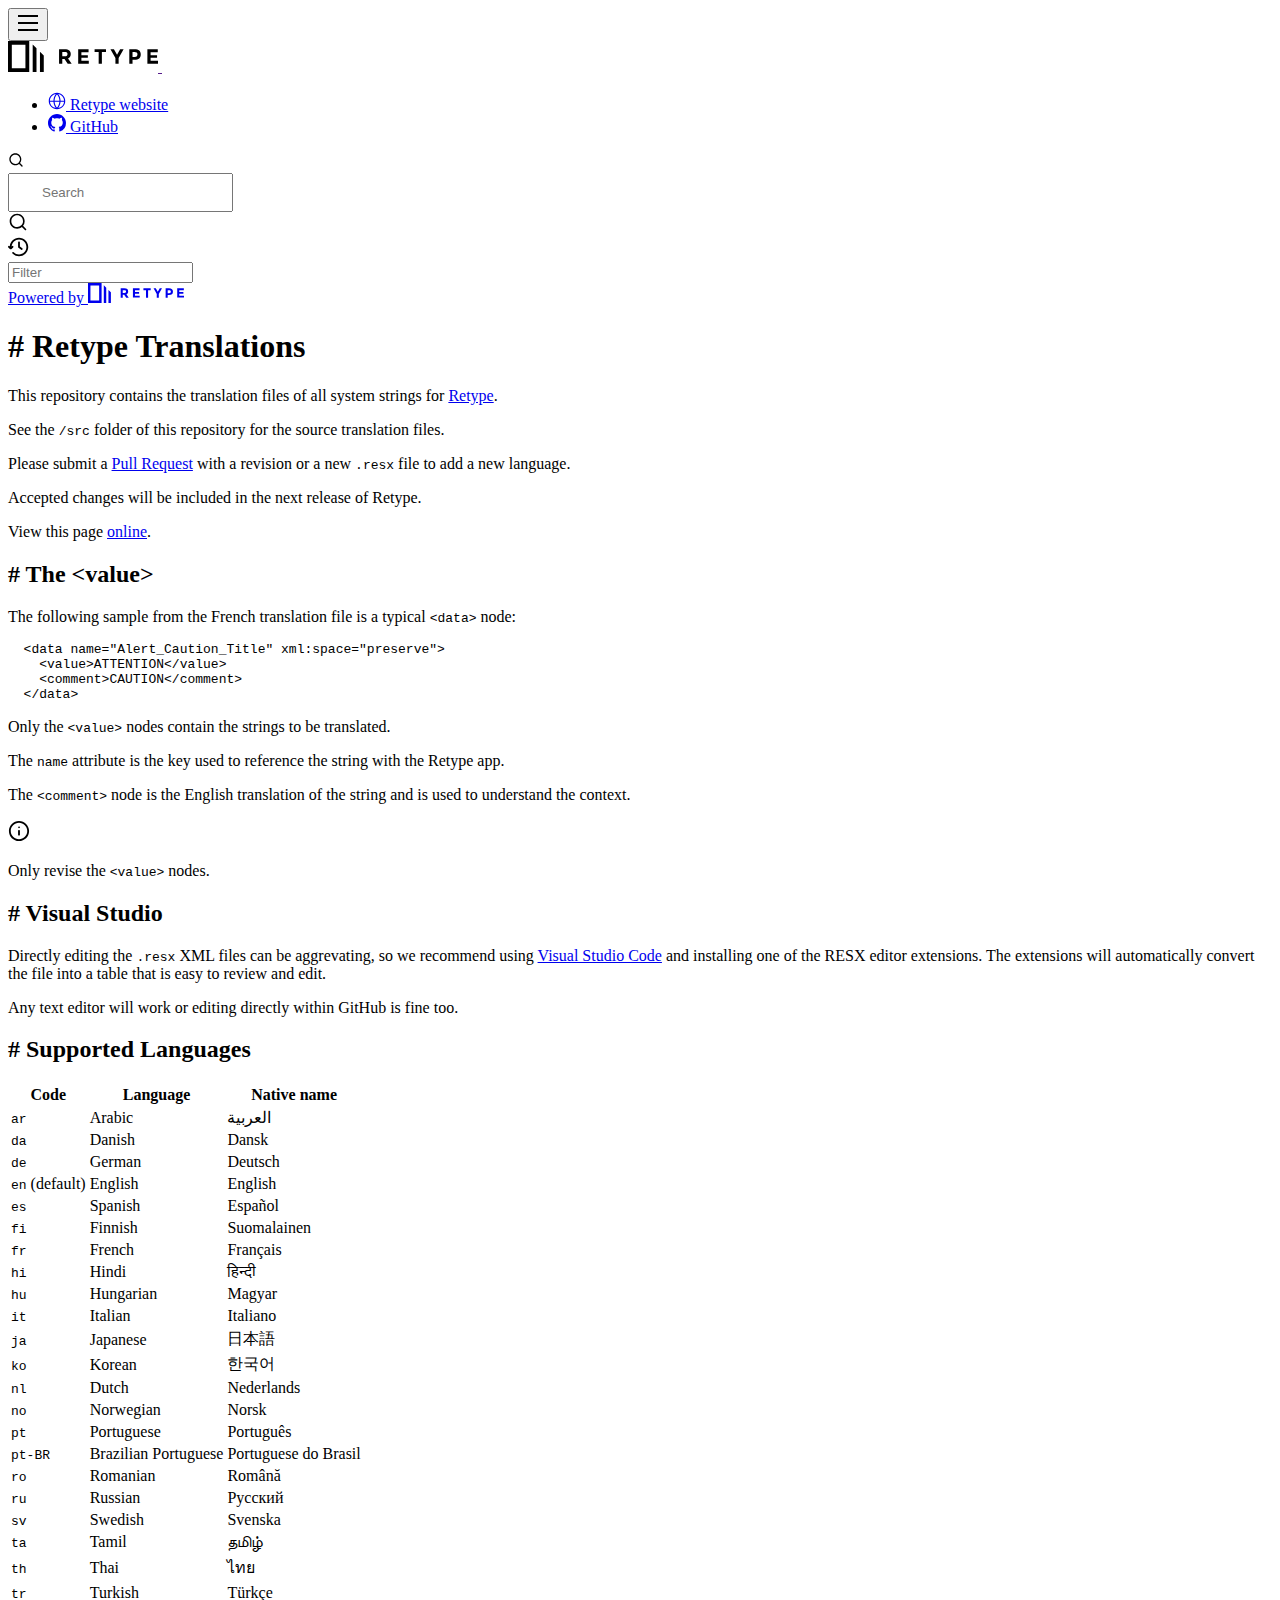
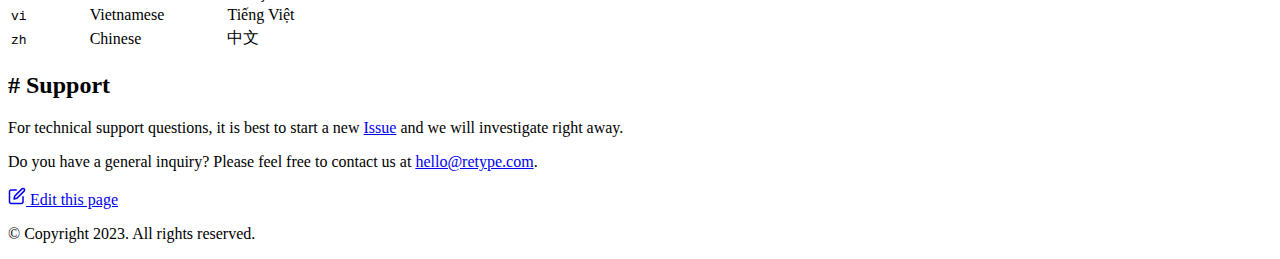
==== index.html @ 0d52ccc1 "Refreshes Retype-generated documentation." ====
<!DOCTYPE html>
<html lang="en" class="h-full">
<head>
    <meta charset="UTF-8">
    <meta name="viewport" content="width=device-width,initial-scale=1">
    <meta name="turbo-cache-control" content="no-cache" data-turbo-track="reload" data-track-token="2.4.0.732157231352">

    <!-- See retype.com -->
    <meta name="generator" content="Retype 2.4.0">

    <!-- Primary Meta Tags -->
    <title>Retype Translations</title>
    <meta name="title" content="Retype Translations">
    <meta name="description" content="This repository contains the translation files of all system strings for Retype." />

    <!-- Canonical -->
    <link rel="canonical" href="/" />

    <!-- Open Graph / Facebook -->
    <meta property="og:type" content="website">
    <meta property="og:url" content="/">
    <meta property="og:title" content="Retype Translations">
    <meta property="og:description" content="This repository contains the translation files of all system strings for Retype.">

    <!-- Twitter -->
    <meta property="twitter:card" content="summary_large_image">
    <meta property="twitter:url" content="/">
    <meta property="twitter:title" content="Retype Translations">
    <meta property="twitter:description" content="This repository contains the translation files of all system strings for Retype.">

    <script>(function () { var el = document.documentElement, m = localStorage.getItem("doc_theme"), wm = window.matchMedia; if (m === "dark" || (!m && wm && wm("(prefers-color-scheme: dark)").matches)) { el.classList.add("dark") } else { el.classList.remove("dark") } })();</script>

    <link href="resources/css/retype.css?v=2.4.0.732157231352" rel="stylesheet" />

    <script type="text/javascript" src="resources/js/config.js?v=2.4.0.732157231352" data-turbo-eval="false" defer></script>
    <script type="text/javascript" src="resources/js/retype.js?v=2.4.0" data-turbo-eval="false" defer></script>
    <script id="lunr-js" type="text/javascript" src="resources/js/lunr.js?v=2.4.0.732157231352" data-turbo-eval="false" defer></script>
    <script id="prism-js" type="text/javascript" src="resources/js/prism.js?v=2.4.0.732157231352" defer></script>
</head>
<body>
    <div id="docs-app" class="relative text-base antialiased text-gray-700 bg-white font-body dark:bg-dark-850 dark:text-dark-300">
        <div class="absolute bottom-0 left-0 bg-gray-100 dark:bg-dark-800" style="top: 5rem; right: 50%"></div>
    
        <header id="docs-site-header" class="sticky top-0 z-30 flex w-full h-16 bg-white border-b border-gray-200 md:h-20 dark:bg-dark-850 dark:border-dark-650">
            <div class="container relative flex items-center justify-between grow pr-6 md:justify-start">
                <!-- Mobile menu button skeleton -->
                <button v-cloak class="skeleton docs-mobile-menu-button flex items-center justify-center shrink-0 overflow-hidden dark:text-white focus:outline-none rounded-full w-10 h-10 ml-3.5 md:hidden"><svg xmlns="http://www.w3.org/2000/svg" class="mb-px shrink-0" width="24" height="24" viewBox="0 0 24 24" role="presentation" style="margin-bottom: 0px;"><g fill="currentColor"><path d="M2 4h20v2H2zM2 11h20v2H2zM2 18h20v2H2z"></path></g></svg></button>
                <div v-cloak id="docs-sidebar-toggle"></div>
        
                <!-- Logo -->
                <div class="flex items-center justify-between h-full py-2 md:w-75">
                    <div class="flex items-center px-2 md:px-6">
                        <a id="docs-site-logo" href="" class="flex items-center leading-snug text-2xl">
                            <span class="grow-0 shrink-0 overflow-hidden">
                                <img class="max-h-10 dark:hidden md:inline-block" src="static/retype-logo.svg">
                                <img class="max-h-10 hidden dark:inline-block" src="static/retype-logo-dark.svg">
                            </span>
                        </a>
                    </div>
        
                    <span class="hidden h-8 border-r md:inline-block dark:border-dark-650"></span>
                </div>
        
                <div class="flex justify-between md:grow">
                    <!-- Top Nav -->
                    <nav class="hidden md:flex">
                        <ul class="flex flex-col mb-4 md:pl-16 md:mb-0 md:flex-row md:items-center">
                            <li class="mr-6">
                                <a class="py-2 md:mb-0 inline-flex items-center text-sm whitespace-nowrap transition-colors duration-200 ease-linear md:text-blue-500 dark:text-blue-400 hover:text-blue-800 dark:hover:text-blue-200" href="https://retype.com">
                                    <svg xmlns="http://www.w3.org/2000/svg" class="mb-px mr-1" width="18" height="18" viewBox="0 0 24 24" role="presentation">
                                        <g fill="currentColor">
                                            <path fill-rule="evenodd" d="M12 1C5.925 1 1 5.925 1 12s4.925 11 11 11 11-4.925 11-11S18.075 1 12 1zM2.513 11.5h4.745c.1-3.037 1.1-5.49 2.093-7.204.39-.672.78-1.233 1.119-1.673C6.11 3.329 2.746 7 2.513 11.5zm4.77 1.5H2.552a9.505 9.505 0 007.918 8.377 15.698 15.698 0 01-1.119-1.673C8.413 18.085 7.47 15.807 7.283 13zm1.504 0h6.426c-.183 2.48-1.02 4.5-1.862 5.951-.476.82-.95 1.455-1.304 1.88L12 20.89l-.047-.057a13.888 13.888 0 01-1.304-1.88C9.807 17.5 8.969 15.478 8.787 13zm6.454-1.5H8.759c.1-2.708.992-4.904 1.89-6.451.476-.82.95-1.455 1.304-1.88L12 3.11l.047.057c.353.426.828 1.06 1.304 1.88.898 1.548 1.79 3.744 1.89 6.452zm1.476 1.5c-.186 2.807-1.13 5.085-2.068 6.704-.39.672-.78 1.233-1.118 1.673A9.505 9.505 0 0021.447 13h-4.731zm4.77-1.5h-4.745c-.1-3.037-1.1-5.49-2.093-7.204-.39-.672-.78-1.233-1.119-1.673 4.36.706 7.724 4.377 7.957 8.877z"/>
                                        </g>
                                    </svg>
                                    <span>Retype website</span>
                                </a>
                            </li>
                            <li class="mr-6">
                                <a class="py-2 md:mb-0 inline-flex items-center text-sm whitespace-nowrap transition-colors duration-200 ease-linear md:text-blue-500 dark:text-blue-400 hover:text-blue-800 dark:hover:text-blue-200" href="https://github.com/retypeapp/retype-translations">
                                    <svg xmlns="http://www.w3.org/2000/svg" class="mb-px mr-1" width="18" height="18" viewBox="0 0 24 24" role="presentation">
                                        <g fill="currentColor">
                                            <symbol id="mark-github-icon-symbol" viewBox="0 0 16 16"><path fill-rule="evenodd" d="M8 0C3.58 0 0 3.58 0 8c0 3.54 2.29 6.53 5.47 7.59.4.07.55-.17.55-.38 0-.19-.01-.82-.01-1.49-2.01.37-2.53-.49-2.69-.94-.09-.23-.48-.94-.82-1.13-.28-.15-.68-.52-.01-.53.63-.01 1.08.58 1.23.82.72 1.21 1.87.87 2.33.66.07-.52.28-.87.51-1.07-1.78-.2-3.64-.89-3.64-3.95 0-.87.31-1.59.82-2.15-.08-.2-.36-1.02.08-2.12 0 0 .67-.21 2.2.82.64-.18 1.32-.27 2-.27.68 0 1.36.09 2 .27 1.53-1.04 2.2-.82 2.2-.82.44 1.1.16 1.92.08 2.12.51.56.82 1.27.82 2.15 0 3.07-1.87 3.75-3.65 3.95.29.25.54.73.54 1.48 0 1.07-.01 1.93-.01 2.2 0 .21.15.46.55.38A8.013 8.013 0 0016 8c0-4.42-3.58-8-8-8z"/></symbol><use xlink:href="#mark-github-icon-symbol" />
                                        </g>
                                    </svg>
                                    <span>GitHub</span>
                                </a>
                            </li>
        
                        </ul>
                    </nav>
        
                    <!-- Header Right Skeleton -->
                    <div v-cloak class="flex justify-end grow skeleton">
        
                        <!-- Search input mock -->
                        <div class="relative hidden w-40 lg:block lg:max-w-sm lg:ml-auto">
                            <div class="absolute flex items-center justify-center h-full pl-3 dark:text-dark-300">
                                <svg xmlns="http://www.w3.org/2000/svg" class="icon-base" width="16" height="16" viewBox="0 0 24 24" aria-labelledby="icon" role="presentation"  style="margin-bottom: 1px;"><g fill="currentColor" ><path d="M21.71 20.29l-3.68-3.68A8.963 8.963 0 0020 11c0-4.96-4.04-9-9-9s-9 4.04-9 9 4.04 9 9 9c2.12 0 4.07-.74 5.61-1.97l3.68 3.68c.2.19.45.29.71.29s.51-.1.71-.29c.39-.39.39-1.03 0-1.42zM4 11c0-3.86 3.14-7 7-7s7 3.14 7 7c0 1.92-.78 3.66-2.04 4.93-.01.01-.02.01-.02.01-.01.01-.01.01-.01.02A6.98 6.98 0 0111 18c-3.86 0-7-3.14-7-7z" ></path></g></svg>
                            </div>
        
                            <input class="w-full h-10 transition-colors duration-200 ease-in bg-gray-200 border border-transparent rounded md:text-sm hover:bg-white hover:border-gray-300 focus:outline-none focus:bg-white focus:border-gray-500 dark:bg-dark-600 dark:border-dark-600 placeholder-gray-400 dark:placeholder-dark-400"
                            style="padding: 0.625rem 0.75rem 0.625rem 2rem" type="text" placeholder="Search" />
                        </div>
        
                        <!-- Mobile search button mock -->
                        <div class="flex items-center justify-center w-10 h-10 lg:hidden">
                            <svg xmlns="http://www.w3.org/2000/svg" class="shrink-0 icon-base" width="20" height="20" viewBox="0 0 24 24" aria-labelledby="icon" role="presentation"  style="margin-bottom: 0px;"><g fill="currentColor" ><path d="M21.71 20.29l-3.68-3.68A8.963 8.963 0 0020 11c0-4.96-4.04-9-9-9s-9 4.04-9 9 4.04 9 9 9c2.12 0 4.07-.74 5.61-1.97l3.68 3.68c.2.19.45.29.71.29s.51-.1.71-.29c.39-.39.39-1.03 0-1.42zM4 11c0-3.86 3.14-7 7-7s7 3.14 7 7c0 1.92-.78 3.66-2.04 4.93-.01.01-.02.01-.02.01-.01.01-.01.01-.01.02A6.98 6.98 0 0111 18c-3.86 0-7-3.14-7-7z" ></path></g></svg>
                        </div>
        
                        <!-- Dark mode switch placehokder -->
                        <div class="w-10 h-10 lg:ml-2"></div>
        
                        <!-- History button mock -->
                        <div class="flex items-center justify-center w-10 h-10" style="margin-right: -0.625rem;">
                            <svg xmlns="http://www.w3.org/2000/svg" class="shrink-0 icon-base" width="22" height="22" viewBox="0 0 24 24" aria-labelledby="icon" role="presentation"  style="margin-bottom: 0px;"><g fill="currentColor" ><g ><path d="M12.01 6.01c-.55 0-1 .45-1 1V12a1 1 0 00.4.8l3 2.22a.985.985 0 001.39-.2.996.996 0 00-.21-1.4l-2.6-1.92V7.01c.02-.55-.43-1-.98-1z"></path><path d="M12.01 1.91c-5.33 0-9.69 4.16-10.05 9.4l-.29-.26a.997.997 0 10-1.34 1.48l1.97 1.79c.19.17.43.26.67.26s.48-.09.67-.26l1.97-1.79a.997.997 0 10-1.34-1.48l-.31.28c.34-4.14 3.82-7.41 8.05-7.41 4.46 0 8.08 3.63 8.08 8.09s-3.63 8.08-8.08 8.08c-2.18 0-4.22-.85-5.75-2.4a.996.996 0 10-1.42 1.4 10.02 10.02 0 007.17 2.99c5.56 0 10.08-4.52 10.08-10.08.01-5.56-4.52-10.09-10.08-10.09z"></path></g></g></svg>
                        </div>
                    </div>
        
                    <div v-cloak class="flex justify-end grow">
                        <div id="docs-mobile-search-button"></div>
                        <doc-search-desktop></doc-search-desktop>
        
                        <doc-theme-switch class="lg:ml-2"></doc-theme-switch>
                        <doc-history></doc-history>
                    </div>
                </div>
            </div>
        </header>
    
        <div class="container relative flex bg-white">
            <!-- Sidebar Skeleton -->
            <div v-cloak class="fixed flex flex-col shrink-0 duration-300 ease-in-out bg-gray-100 border-gray-200 sidebar top-20 w-75 border-r h-screen md:sticky transition-transform skeleton dark:bg-dark-800 dark:border-dark-650">
            
                <!-- Render this div, if config.showSidebarFilter is `true` -->
                <div class="flex items-center h-16 px-6">
                    <input class="w-full h-8 px-3 py-2 transition-colors duration-200 ease-linear bg-white border border-gray-200 rounded shadow-none text-sm focus:outline-none focus:border-gray-600 dark:bg-dark-600 dark:border-dark-600" type="text" placeholder="Filter" />
                </div>
            
                <div class="pl-6 mb-4 mt-1">
                    <div class="w-32 h-3 mb-4 bg-gray-200 rounded-full loading dark:bg-dark-600"></div>
                    <div class="w-48 h-3 mb-4 bg-gray-200 rounded-full loading dark:bg-dark-600"></div>
                    <div class="w-40 h-3 mb-4 bg-gray-200 rounded-full loading dark:bg-dark-600"></div>
                    <div class="w-32 h-3 mb-4 bg-gray-200 rounded-full loading dark:bg-dark-600"></div>
                    <div class="w-48 h-3 mb-4 bg-gray-200 rounded-full loading dark:bg-dark-600"></div>
                    <div class="w-40 h-3 mb-4 bg-gray-200 rounded-full loading dark:bg-dark-600"></div>
                </div>
            
                <div class="shrink-0 mt-auto bg-transparent dark:border-dark-650">
                    <a class="flex items-center justify-center flex-nowrap h-16 text-gray-400 dark:text-dark-400 hover:text-gray-700 dark:hover:text-dark-300 transition-colors duration-150 ease-in docs-powered-by" target="_blank" href="https://retype.com/" rel="noopener">
                        <span class="text-xs whitespace-nowrap">Powered by</span>
                        <svg xmlns="http://www.w3.org/2000/svg" class="ml-2" fill="currentColor" width="96" height="20" overflow="visible"><path d="M0 0v20h13.59V0H0zm11.15 17.54H2.44V2.46h8.71v15.08zM15.8 20h2.44V4.67L15.8 2.22zM20.45 6.89V20h2.44V9.34z"/><g><path d="M40.16 8.44c0 1.49-.59 2.45-1.75 2.88l2.34 3.32h-2.53l-2.04-2.96h-1.43v2.96h-2.06V5.36h3.5c1.43 0 2.46.24 3.07.73s.9 1.27.9 2.35zm-2.48 1.1c.26-.23.38-.59.38-1.09 0-.5-.13-.84-.4-1.03s-.73-.28-1.39-.28h-1.54v2.75h1.5c.72 0 1.2-.12 1.45-.35zM51.56 5.36V7.2h-4.59v1.91h4.13v1.76h-4.13v1.92h4.74v1.83h-6.79V5.36h6.64zM60.09 7.15v7.48h-2.06V7.15h-2.61V5.36h7.28v1.79h-2.61zM70.81 14.64h-2.06v-3.66l-3.19-5.61h2.23l1.99 3.45 1.99-3.45H74l-3.19 5.61v3.66zM83.99 6.19c.65.55.97 1.4.97 2.55s-.33 1.98-1 2.51-1.68.8-3.04.8h-1.23v2.59h-2.06V5.36h3.26c1.42 0 2.45.28 3.1.83zm-1.51 3.65c.25-.28.37-.69.37-1.22s-.16-.92-.48-1.14c-.32-.23-.82-.34-1.5-.34H79.7v3.12h1.38c.68 0 1.15-.14 1.4-.42zM95.85 5.36V7.2h-4.59v1.91h4.13v1.76h-4.13v1.92H96v1.83h-6.79V5.36h6.64z"/></g></svg>
                    </a>
                </div>
            </div>
            
            <!-- Sidebar component -->
            <doc-sidebar v-cloak>
                <template #sidebar-footer>
                    <div class="shrink-0 mt-auto border-t md:bg-transparent md:border-none dark:border-dark-650">
            
                        <div class="py-3 px-6 md:hidden border-b dark:border-dark-650">
                            <nav>
                                <ul class="flex flex-wrap justify-center items-center">
                                    <li class="mr-6">
                                        <a class="block py-1 inline-flex items-center text-sm whitespace-nowrap transition-colors duration-200 ease-linear md:text-blue-500 dark:text-blue-400 hover:text-blue-800 dark:hover:text-blue-200" href="https://retype.com">
                                            <svg xmlns="http://www.w3.org/2000/svg" class="mb-px mr-1" width="18" height="18" viewBox="0 0 24 24" role="presentation">
                                                <g fill="currentColor">
                                                    <path fill-rule="evenodd" d="M12 1C5.925 1 1 5.925 1 12s4.925 11 11 11 11-4.925 11-11S18.075 1 12 1zM2.513 11.5h4.745c.1-3.037 1.1-5.49 2.093-7.204.39-.672.78-1.233 1.119-1.673C6.11 3.329 2.746 7 2.513 11.5zm4.77 1.5H2.552a9.505 9.505 0 007.918 8.377 15.698 15.698 0 01-1.119-1.673C8.413 18.085 7.47 15.807 7.283 13zm1.504 0h6.426c-.183 2.48-1.02 4.5-1.862 5.951-.476.82-.95 1.455-1.304 1.88L12 20.89l-.047-.057a13.888 13.888 0 01-1.304-1.88C9.807 17.5 8.969 15.478 8.787 13zm6.454-1.5H8.759c.1-2.708.992-4.904 1.89-6.451.476-.82.95-1.455 1.304-1.88L12 3.11l.047.057c.353.426.828 1.06 1.304 1.88.898 1.548 1.79 3.744 1.89 6.452zm1.476 1.5c-.186 2.807-1.13 5.085-2.068 6.704-.39.672-.78 1.233-1.118 1.673A9.505 9.505 0 0021.447 13h-4.731zm4.77-1.5h-4.745c-.1-3.037-1.1-5.49-2.093-7.204-.39-.672-.78-1.233-1.119-1.673 4.36.706 7.724 4.377 7.957 8.877z"/>
                                                </g>
                                            </svg>
                                            <span>Retype website</span>
                                        </a>
                                    </li>
                                    <li class="mr-6">
                                        <a class="block py-1 inline-flex items-center text-sm whitespace-nowrap transition-colors duration-200 ease-linear md:text-blue-500 dark:text-blue-400 hover:text-blue-800 dark:hover:text-blue-200" href="https://github.com/retypeapp/retype-translations">
                                            <svg xmlns="http://www.w3.org/2000/svg" class="mb-px mr-1" width="18" height="18" viewBox="0 0 24 24" role="presentation">
                                                <g fill="currentColor">
                                                    <symbol id="mark-github-icon-symbol" viewBox="0 0 16 16"><path fill-rule="evenodd" d="M8 0C3.58 0 0 3.58 0 8c0 3.54 2.29 6.53 5.47 7.59.4.07.55-.17.55-.38 0-.19-.01-.82-.01-1.49-2.01.37-2.53-.49-2.69-.94-.09-.23-.48-.94-.82-1.13-.28-.15-.68-.52-.01-.53.63-.01 1.08.58 1.23.82.72 1.21 1.87.87 2.33.66.07-.52.28-.87.51-1.07-1.78-.2-3.64-.89-3.64-3.95 0-.87.31-1.59.82-2.15-.08-.2-.36-1.02.08-2.12 0 0 .67-.21 2.2.82.64-.18 1.32-.27 2-.27.68 0 1.36.09 2 .27 1.53-1.04 2.2-.82 2.2-.82.44 1.1.16 1.92.08 2.12.51.56.82 1.27.82 2.15 0 3.07-1.87 3.75-3.65 3.95.29.25.54.73.54 1.48 0 1.07-.01 1.93-.01 2.2 0 .21.15.46.55.38A8.013 8.013 0 0016 8c0-4.42-3.58-8-8-8z"/></symbol><use xlink:href="#mark-github-icon-symbol" />
                                                </g>
                                            </svg>
                                            <span>GitHub</span>
                                        </a>
                                    </li>
            
                                </ul>
                            </nav>
                        </div>
            
                        <a class="flex items-center justify-center flex-nowrap h-16 text-gray-400 dark:text-dark-400 hover:text-gray-700 dark:hover:text-dark-300 transition-colors duration-150 ease-in docs-powered-by" target="_blank" href="https://retype.com/" rel="noopener">
                            <span class="text-xs whitespace-nowrap">Powered by</span>
                            <svg xmlns="http://www.w3.org/2000/svg" class="ml-2" fill="currentColor" width="96" height="20" overflow="visible"><path d="M0 0v20h13.59V0H0zm11.15 17.54H2.44V2.46h8.71v15.08zM15.8 20h2.44V4.67L15.8 2.22zM20.45 6.89V20h2.44V9.34z"/><g><path d="M40.16 8.44c0 1.49-.59 2.45-1.75 2.88l2.34 3.32h-2.53l-2.04-2.96h-1.43v2.96h-2.06V5.36h3.5c1.43 0 2.46.24 3.07.73s.9 1.27.9 2.35zm-2.48 1.1c.26-.23.38-.59.38-1.09 0-.5-.13-.84-.4-1.03s-.73-.28-1.39-.28h-1.54v2.75h1.5c.72 0 1.2-.12 1.45-.35zM51.56 5.36V7.2h-4.59v1.91h4.13v1.76h-4.13v1.92h4.74v1.83h-6.79V5.36h6.64zM60.09 7.15v7.48h-2.06V7.15h-2.61V5.36h7.28v1.79h-2.61zM70.81 14.64h-2.06v-3.66l-3.19-5.61h2.23l1.99 3.45 1.99-3.45H74l-3.19 5.61v3.66zM83.99 6.19c.65.55.97 1.4.97 2.55s-.33 1.98-1 2.51-1.68.8-3.04.8h-1.23v2.59h-2.06V5.36h3.26c1.42 0 2.45.28 3.1.83zm-1.51 3.65c.25-.28.37-.69.37-1.22s-.16-.92-.48-1.14c-.32-.23-.82-.34-1.5-.34H79.7v3.12h1.38c.68 0 1.15-.14 1.4-.42zM95.85 5.36V7.2h-4.59v1.91h4.13v1.76h-4.13v1.92H96v1.83h-6.79V5.36h6.64z"/></g></svg>
                        </a>
                    </div>
                </template>
            </doc-sidebar>
    
            <div class="grow min-w-0 dark:bg-dark-850">
                <!-- Render "toolbar" template here on api pages --><!-- Render page content -->
                <div class="flex">
                    <div class="grow min-w-0 px-6 md:px-16">
                        <main class="relative pt-6 pb-16">
                            <div class="docs-markdown" id="docs-content">
                                <!-- Rendered if sidebar right is enabled -->
                                <div id="docs-sidebar-right-toggle"></div>
                
                                <!-- Page content  -->
<doc-anchor-target id="retype-translations" class="break-words">
    <h1>
        <doc-anchor-trigger class="header-anchor-trigger" to="#retype-translations">#</doc-anchor-trigger>
        <span>Retype Translations</span>
    </h1>
</doc-anchor-target>
<p>This repository contains the translation files of all system strings for <a href="http://retype.com">Retype</a>.</p>
<p>See the <code v-pre>/src</code> folder of this repository for the source translation files.</p>
<p>Please submit a <a href="https://github.com/retypeapp/translations/pulls">Pull Request</a> with a revision or a new <code v-pre>.resx</code> file to add a new language.</p>
<p>Accepted changes will be included in the next release of Retype.</p>
<p>View this page <a href="https://retypeapp.github.io/retype-translations/">online</a>.</p>
<doc-anchor-target id="the-value">
    <h2>
        <doc-anchor-trigger class="header-anchor-trigger" to="#the-value">#</doc-anchor-trigger>
        <span>The &lt;value&gt;</span>
    </h2>
</doc-anchor-target>
<p>The following sample from the French translation file is a typical <code v-pre>&lt;data&gt;</code> node:</p>
<div class="codeblock-wrapper"><doc-codeblock>
<pre class="language-markup"><code v-pre class="language-markup">  &lt;data name=&quot;Alert_Caution_Title&quot; xml:space=&quot;preserve&quot;&gt;
    &lt;value&gt;ATTENTION&lt;/value&gt;
    &lt;comment&gt;CAUTION&lt;/comment&gt;
  &lt;/data&gt;</code></pre>
</doc-codeblock></div>
<p>Only the <code v-pre>&lt;value&gt;</code> nodes contain the strings to be translated.</p>
<p>The <code v-pre>name</code> attribute is the key used to reference the string with the Retype app.</p>
<p>The <code v-pre>&lt;comment&gt;</code> node is the English translation of the string and is used to understand the context.</p>
<div class="flex mb-6">
    <div class="shrink-0 w-1 rounded-tl rounded-bl bg-blue-500 dark:bg-blue-400"></div>
    <div class="flex w-full py-4 border border-l-0 border-gray-300 rounded-tr rounded-br doc-alert bg-white dark:bg-dark-700 dark:border-dark-700" role="alert">
        <div class="flex items-center ml-4 h-7">
            <svg xmlns="http://www.w3.org/2000/svg" class="mb-px text-blue-500 dark:text-blue-400" width="22" height="22" viewBox="0 0 24 24" role="presentation">
                <g fill="currentColor"><g>
                    <path d="M12 1C5.93 1 1 5.93 1 12s4.93 11 11 11 11-4.93 11-11S18.07 1 12 1zm0 20c-4.96 0-9-4.04-9-9s4.04-9 9-9 9 4.04 9 9-4.04 9-9 9z"></path>
                    <path d="M12 11c-.55 0-1 .45-1 1v4c0 .55.45 1 1 1s1-.45 1-1v-4c0-.55-.45-1-1-1zM12.01 7c-.56 0-1 .45-1 1s.45 1 1 1 1-.45 1-1-.45-1-1-1z"></path>
                    <path fill="none" d="M0 0h24v24H0z"></path>
                </g></g>
            </svg>
        </div>
        <div class="pr-5 ml-3 w-full">
<p>Only revise the <code v-pre>&lt;value&gt;</code> nodes.</p>
        </div>
    </div>
</div>
<doc-anchor-target id="visual-studio">
    <h2>
        <doc-anchor-trigger class="header-anchor-trigger" to="#visual-studio">#</doc-anchor-trigger>
        <span>Visual Studio</span>
    </h2>
</doc-anchor-target>
<p>Directly editing the <code v-pre>.resx</code> XML files can be aggrevating, so we recommend using <a href="https://code.visualstudio.com/">Visual Studio Code</a> and installing one of the RESX editor extensions. The extensions will automatically convert the file into a table that is easy to review and edit.</p>
<p>Any text editor will work or editing directly within GitHub is fine too.</p>
<doc-anchor-target id="supported-languages">
    <h2>
        <doc-anchor-trigger class="header-anchor-trigger" to="#supported-languages">#</doc-anchor-trigger>
        <span>Supported Languages</span>
    </h2>
</doc-anchor-target>
<div class="table-wrapper scrollbar overflow-hidden">
<table class="compact">
<thead>
<tr>
<th>Code</th>
<th>Language</th>
<th>Native name</th>
</tr>
</thead>
<tbody>
<tr>
<td><code v-pre>ar</code></td>
<td>Arabic</td>
<td>العربية</td>
</tr>
<tr>
<td><code v-pre>da</code></td>
<td>Danish</td>
<td>Dansk</td>
</tr>
<tr>
<td><code v-pre>de</code></td>
<td>German</td>
<td>Deutsch</td>
</tr>
<tr>
<td><code v-pre>en</code> (default)</td>
<td>English</td>
<td>English</td>
</tr>
<tr>
<td><code v-pre>es</code></td>
<td>Spanish</td>
<td>Español</td>
</tr>
<tr>
<td><code v-pre>fi</code></td>
<td>Finnish</td>
<td>Suomalainen</td>
</tr>
<tr>
<td><code v-pre>fr</code></td>
<td>French</td>
<td>Français</td>
</tr>
<tr>
<td><code v-pre>hi</code></td>
<td>Hindi</td>
<td>हिन्दी</td>
</tr>
<tr>
<td><code v-pre>hu</code></td>
<td>Hungarian</td>
<td>Magyar</td>
</tr>
<tr>
<td><code v-pre>it</code></td>
<td>Italian</td>
<td>Italiano</td>
</tr>
<tr>
<td><code v-pre>ja</code></td>
<td>Japanese</td>
<td>日本語</td>
</tr>
<tr>
<td><code v-pre>ko</code></td>
<td>Korean</td>
<td>한국어</td>
</tr>
<tr>
<td><code v-pre>nl</code></td>
<td>Dutch</td>
<td>Nederlands</td>
</tr>
<tr>
<td><code v-pre>no</code></td>
<td>Norwegian</td>
<td>Norsk</td>
</tr>
<tr>
<td><code v-pre>pt</code></td>
<td>Portuguese</td>
<td>Português</td>
</tr>
<tr>
<td><code v-pre>pt-BR</code></td>
<td>Brazilian Portuguese</td>
<td>Portuguese do Brasil</td>
</tr>
<tr>
<td><code v-pre>ro</code></td>
<td>Romanian</td>
<td>Română</td>
</tr>
<tr>
<td><code v-pre>ru</code></td>
<td>Russian</td>
<td>Русский</td>
</tr>
<tr>
<td><code v-pre>sv</code></td>
<td>Swedish</td>
<td>Svenska</td>
</tr>
<tr>
<td><code v-pre>ta</code></td>
<td>Tamil</td>
<td>தமிழ்</td>
</tr>
<tr>
<td><code v-pre>th</code></td>
<td>Thai</td>
<td>ไทย</td>
</tr>
<tr>
<td><code v-pre>tr</code></td>
<td>Turkish</td>
<td>Türkçe</td>
</tr>
<tr>
<td><code v-pre>vi</code></td>
<td>Vietnamese</td>
<td>Tiếng Việt</td>
</tr>
<tr>
<td><code v-pre>zh</code></td>
<td>Chinese</td>
<td>中文</td>
</tr>
</tbody>
</table>
</div>
<doc-anchor-target id="support">
    <h2>
        <doc-anchor-trigger class="header-anchor-trigger" to="#support">#</doc-anchor-trigger>
        <span>Support</span>
    </h2>
</doc-anchor-target>
<p>For technical support questions, it is best to start a new <a href="https://github.com/retypeapp/retype/issues">Issue</a> and we will investigate right away.</p>
<p>Do you have a general inquiry? Please feel free to contact us at <a href="mailto:hello@retype.com">hello@retype.com</a>.</p>

                                
                                <!-- Required only on API pages -->
                                <doc-toolbar-member-filter-no-results />
                            </div>
                            <footer class="clear-both">
                                <div class="flex flex-wrap items-center justify-between mt-14">
                                    <a class="my-2.5 inline-flex items-center text-sm whitespace-nowrap text-blue-500 dark:text-blue-400 hover:text-blue-700 hover:underline" href="https://github.com/retypeapp/retype-translations/blob/main/README.md" target="_blank" rel="noopener">
                                        <svg class="mr-1.5" xmlns="http://www.w3.org/2000/svg" width="18" height="18" viewBox="0 0 24 24" fill="currentColor" overflow="visible"><path d="M20 12c-.55 0-1 .45-1 1v7c0 .55-.45 1-1 1H4c-.55 0-1-.45-1-1V6c0-.55.45-1 1-1h7c.55 0 1-.45 1-1s-.45-1-1-1H4C2.35 3 1 4.35 1 6v14c0 1.65 1.35 3 3 3h14c1.65 0 3-1.35 3-3v-7c0-.55-.45-1-1-1z" /><path d="M22.21 1.79c-1.18-1.18-3.24-1.18-4.41 0l-9.5 9.5c-.13.13-.22.29-.26.46l-1 4c-.08.34.01.7.26.95.18.2.44.3.7.3.08 0 .16-.01.24-.03l4-1c.18-.04.34-.13.46-.26l9.5-9.5c1.22-1.22 1.22-3.2.01-4.42zm-1.42 3l-9.3 9.3-2.11.53.53-2.11 9.3-9.3c.42-.42 1.16-.42 1.59 0 .43.43.43 1.15-.01 1.58z" /><path fill="none" d="M0 0h24v24H0z" /></svg>
                                        <span>Edit this page</span>
                                    </a>
                                </div>
                            
                            </footer>
                        </main>
                
                        <div class="border-t dark:border-dark-650 pt-6 mb-8">
                            <footer class="flex flex-wrap items-center justify-between">
                                <div>
                                    <ul class="flex flex-wrap items-center text-sm">
                                    </ul>
                                </div>
                                <div class="docs-copyright py-2 text-gray-500 dark:text-dark-350 text-sm leading-relaxed"><p>© Copyright 2023. All rights reserved.</p></div>
                            </footer>
                        </div>
                    </div>
                
                    <!-- Rendered if sidebar right is enabled -->
                    <!-- Sidebar right skeleton-->
                    <div v-cloak class="fixed top-0 bottom-0 right-0 translate-x-full bg-white border-gray-200 lg:sticky lg:border-l lg:shrink-0 lg:pt-6 lg:transform-none sm:w-1/2 lg:w-64 lg:z-0 md:w-104 sidebar-right skeleton dark:bg-dark-850 dark:border-dark-650">
                        <div class="pl-5">
                            <div class="w-32 h-3 mb-4 bg-gray-200 dark:bg-dark-600 rounded-full loading"></div>
                            <div class="w-48 h-3 mb-4 bg-gray-200 dark:bg-dark-600 rounded-full loading"></div>
                            <div class="w-40 h-3 mb-4 bg-gray-200 dark:bg-dark-600 rounded-full loading"></div>
                        </div>
                    </div>
                
                    <!-- User should be able to hide sidebar right -->
                    <doc-sidebar-right v-cloak></doc-sidebar-right>
                </div>

            </div>
        </div>
    
        <doc-search-mobile></doc-search-mobile>
        <doc-back-to-top></doc-back-to-top>
    </div>


    <div id="docs-overlay-target"></div>

    <script>window.__DOCS__ = { "title": "Home", isRoot: true, level: 0, icon: "file", hasPrism: true, hasMermaid: false, hasMath: false }</script>
</body>
</html>
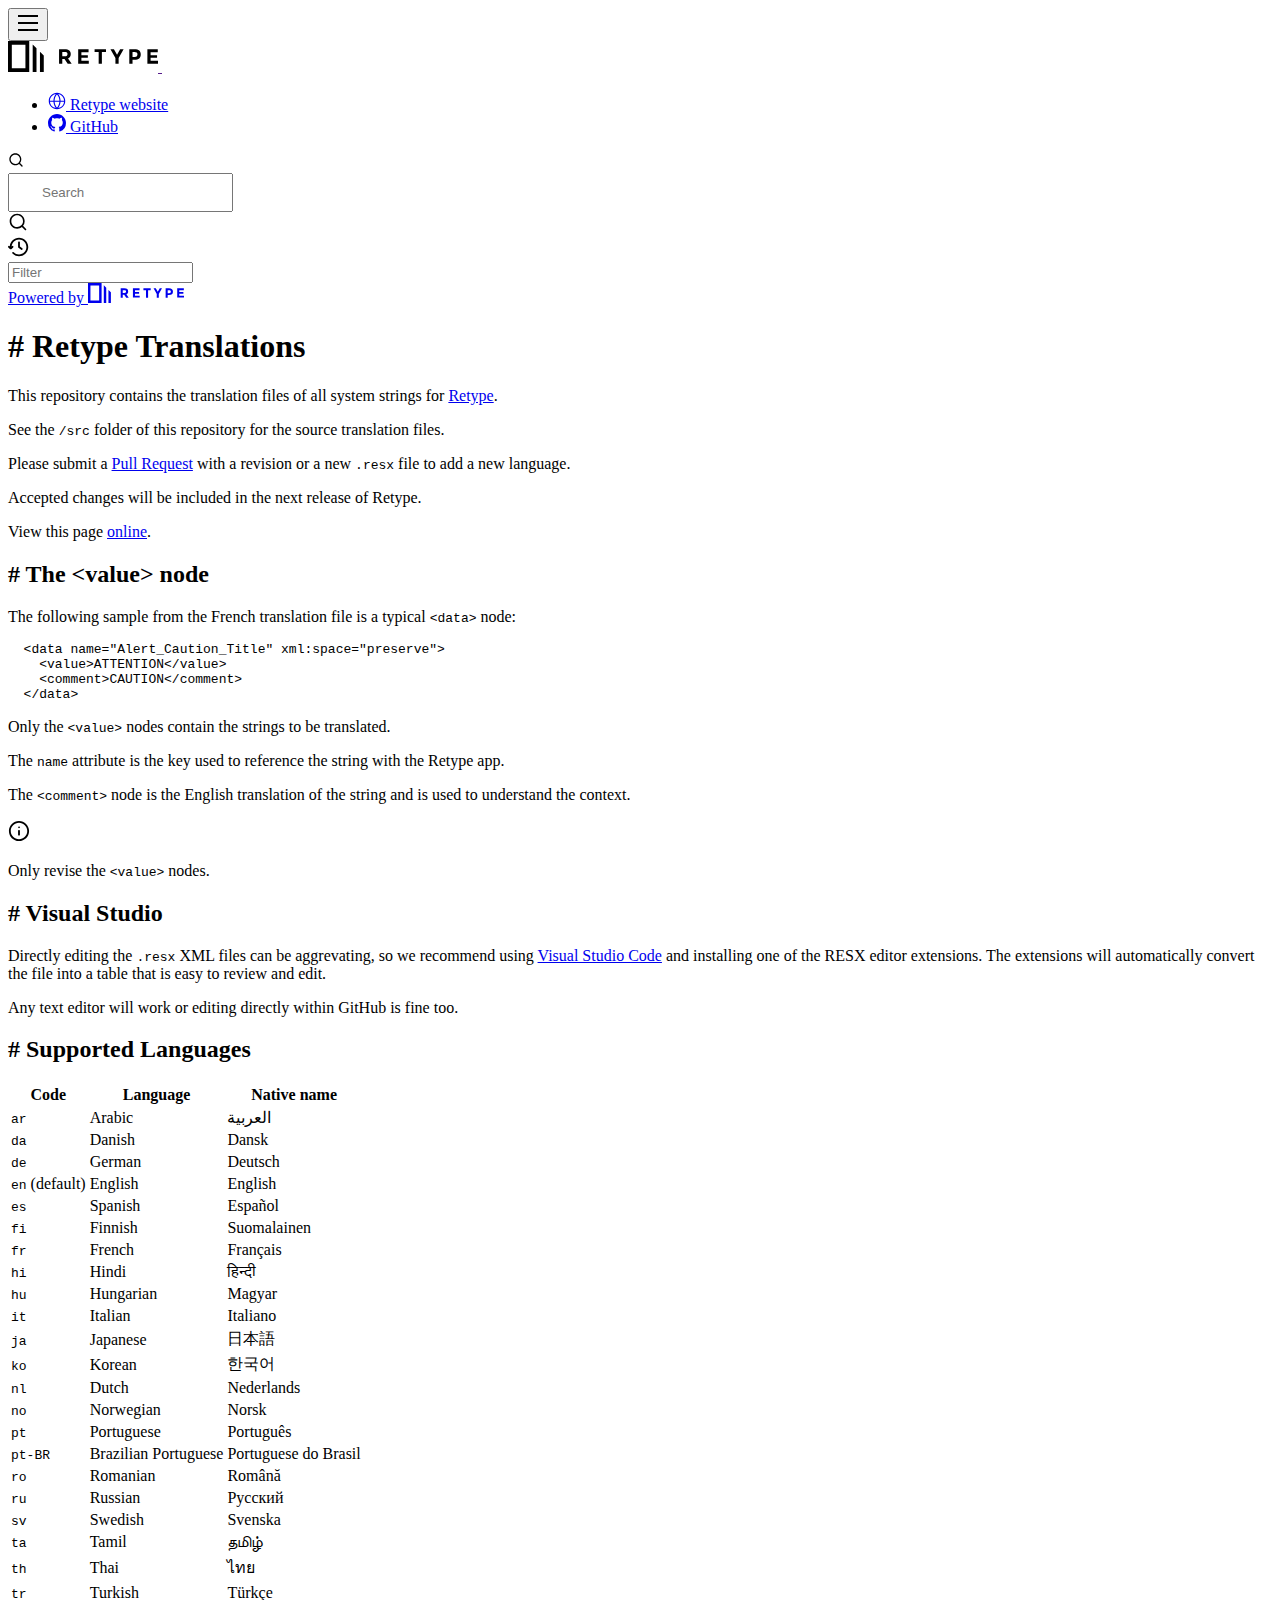
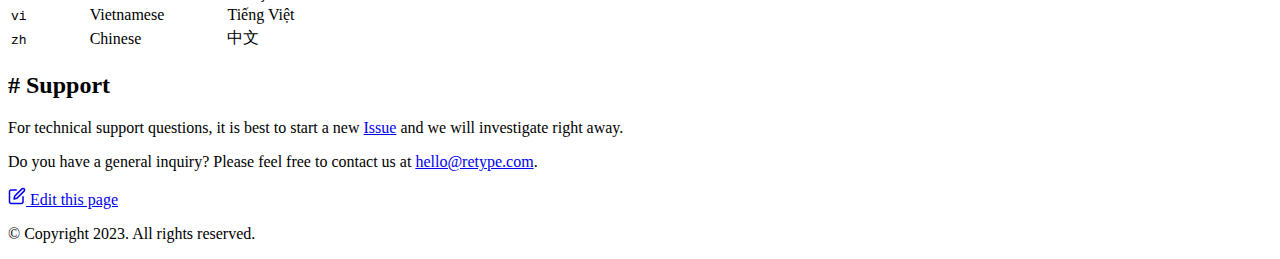
==== commit 6b372f59: "Refreshes Retype-generated documentation." ====
--- a/index.html
+++ b/index.html
@@ -3,10 +3,10 @@
 <head>
     <meta charset="UTF-8">
     <meta name="viewport" content="width=device-width,initial-scale=1">
-    <meta name="turbo-cache-control" content="no-cache" data-turbo-track="reload" data-track-token="2.4.0.732157231352">
+    <meta name="turbo-cache-control" content="no-cache" data-turbo-track="reload" data-track-token="3.0.3.741468044300">
 
     <!-- See retype.com -->
-    <meta name="generator" content="Retype 2.4.0">
+    <meta name="generator" content="Retype 3.0.3">
 
     <!-- Primary Meta Tags -->
     <title>Retype Translations</title>
@@ -30,12 +30,12 @@
 
     <script>(function () { var el = document.documentElement, m = localStorage.getItem("doc_theme"), wm = window.matchMedia; if (m === "dark" || (!m && wm && wm("(prefers-color-scheme: dark)").matches)) { el.classList.add("dark") } else { el.classList.remove("dark") } })();</script>
 
-    <link href="resources/css/retype.css?v=2.4.0.732157231352" rel="stylesheet" />
-
-    <script type="text/javascript" src="resources/js/config.js?v=2.4.0.732157231352" data-turbo-eval="false" defer></script>
-    <script type="text/javascript" src="resources/js/retype.js?v=2.4.0" data-turbo-eval="false" defer></script>
-    <script id="lunr-js" type="text/javascript" src="resources/js/lunr.js?v=2.4.0.732157231352" data-turbo-eval="false" defer></script>
-    <script id="prism-js" type="text/javascript" src="resources/js/prism.js?v=2.4.0.732157231352" defer></script>
+    <link href="resources/css/retype.css?v=3.0.3.741468044300" rel="stylesheet" />
+
+    <script type="text/javascript" src="resources/js/config.js?v=3.0.3.741468044300" data-turbo-eval="false" defer></script>
+    <script type="text/javascript" src="resources/js/retype.js?v=3.0.3" data-turbo-eval="false" defer></script>
+    <script id="lunr-js" type="text/javascript" src="resources/js/lunr.js?v=3.0.3.741468044300" data-turbo-eval="false" defer></script>
+    <script id="prism-js" type="text/javascript" src="resources/js/prism.js?v=3.0.3.741468044300" defer></script>
 </head>
 <body>
     <div id="docs-app" class="relative text-base antialiased text-gray-700 bg-white font-body dark:bg-dark-850 dark:text-dark-300">
@@ -69,7 +69,7 @@
                                 <a class="py-2 md:mb-0 inline-flex items-center text-sm whitespace-nowrap transition-colors duration-200 ease-linear md:text-blue-500 dark:text-blue-400 hover:text-blue-800 dark:hover:text-blue-200" href="https://retype.com">
                                     <svg xmlns="http://www.w3.org/2000/svg" class="mb-px mr-1" width="18" height="18" viewBox="0 0 24 24" role="presentation">
                                         <g fill="currentColor">
-                                            <path fill-rule="evenodd" d="M12 1C5.925 1 1 5.925 1 12s4.925 11 11 11 11-4.925 11-11S18.075 1 12 1zM2.513 11.5h4.745c.1-3.037 1.1-5.49 2.093-7.204.39-.672.78-1.233 1.119-1.673C6.11 3.329 2.746 7 2.513 11.5zm4.77 1.5H2.552a9.505 9.505 0 007.918 8.377 15.698 15.698 0 01-1.119-1.673C8.413 18.085 7.47 15.807 7.283 13zm1.504 0h6.426c-.183 2.48-1.02 4.5-1.862 5.951-.476.82-.95 1.455-1.304 1.88L12 20.89l-.047-.057a13.888 13.888 0 01-1.304-1.88C9.807 17.5 8.969 15.478 8.787 13zm6.454-1.5H8.759c.1-2.708.992-4.904 1.89-6.451.476-.82.95-1.455 1.304-1.88L12 3.11l.047.057c.353.426.828 1.06 1.304 1.88.898 1.548 1.79 3.744 1.89 6.452zm1.476 1.5c-.186 2.807-1.13 5.085-2.068 6.704-.39.672-.78 1.233-1.118 1.673A9.505 9.505 0 0021.447 13h-4.731zm4.77-1.5h-4.745c-.1-3.037-1.1-5.49-2.093-7.204-.39-.672-.78-1.233-1.119-1.673 4.36.706 7.724 4.377 7.957 8.877z"/>
+                                            <path d="M12 1c6.075 0 11 4.925 11 11s-4.925 11-11 11S1 18.075 1 12 5.925 1 12 1Zm3.241 10.5v-.001c-.1-2.708-.992-4.904-1.89-6.452a13.919 13.919 0 0 0-1.304-1.88L12 3.11l-.047.059c-.354.425-.828 1.06-1.304 1.88-.898 1.547-1.79 3.743-1.89 6.451Zm-12.728 0h4.745c.1-3.037 1.1-5.49 2.093-7.204.39-.672.78-1.233 1.119-1.673C6.11 3.329 2.746 7 2.513 11.5Zm18.974 0C21.254 7 17.89 3.329 13.53 2.623c.339.44.729 1.001 1.119 1.673.993 1.714 1.993 4.167 2.093 7.204ZM8.787 13c.182 2.478 1.02 4.5 1.862 5.953.382.661.818 1.29 1.304 1.88l.047.057.047-.059c.354-.425.828-1.06 1.304-1.88.842-1.451 1.679-3.471 1.862-5.951Zm-1.504 0H2.552a9.505 9.505 0 0 0 7.918 8.377 15.773 15.773 0 0 1-1.119-1.673C8.413 18.085 7.47 15.807 7.283 13Zm9.434 0c-.186 2.807-1.13 5.085-2.068 6.704-.39.672-.78 1.233-1.118 1.673A9.506 9.506 0 0 0 21.447 13Z"/>
                                         </g>
                                     </svg>
                                     <span>Retype website</span>
@@ -79,7 +79,7 @@
                                 <a class="py-2 md:mb-0 inline-flex items-center text-sm whitespace-nowrap transition-colors duration-200 ease-linear md:text-blue-500 dark:text-blue-400 hover:text-blue-800 dark:hover:text-blue-200" href="https://github.com/retypeapp/retype-translations">
                                     <svg xmlns="http://www.w3.org/2000/svg" class="mb-px mr-1" width="18" height="18" viewBox="0 0 24 24" role="presentation">
                                         <g fill="currentColor">
-                                            <symbol id="mark-github-icon-symbol" viewBox="0 0 16 16"><path fill-rule="evenodd" d="M8 0C3.58 0 0 3.58 0 8c0 3.54 2.29 6.53 5.47 7.59.4.07.55-.17.55-.38 0-.19-.01-.82-.01-1.49-2.01.37-2.53-.49-2.69-.94-.09-.23-.48-.94-.82-1.13-.28-.15-.68-.52-.01-.53.63-.01 1.08.58 1.23.82.72 1.21 1.87.87 2.33.66.07-.52.28-.87.51-1.07-1.78-.2-3.64-.89-3.64-3.95 0-.87.31-1.59.82-2.15-.08-.2-.36-1.02.08-2.12 0 0 .67-.21 2.2.82.64-.18 1.32-.27 2-.27.68 0 1.36.09 2 .27 1.53-1.04 2.2-.82 2.2-.82.44 1.1.16 1.92.08 2.12.51.56.82 1.27.82 2.15 0 3.07-1.87 3.75-3.65 3.95.29.25.54.73.54 1.48 0 1.07-.01 1.93-.01 2.2 0 .21.15.46.55.38A8.013 8.013 0 0016 8c0-4.42-3.58-8-8-8z"/></symbol><use xlink:href="#mark-github-icon-symbol" />
+                                            <symbol id="mark-github-icon-symbol" viewBox="0 0 16 16"><path d="M8 0c4.42 0 8 3.58 8 8a8.013 8.013 0 0 1-5.45 7.59c-.4.08-.55-.17-.55-.38 0-.27.01-1.13.01-2.2 0-.75-.25-1.23-.54-1.48 1.78-.2 3.65-.88 3.65-3.95 0-.88-.31-1.59-.82-2.15.08-.2.36-1.02-.08-2.12 0 0-.67-.22-2.2.82-.64-.18-1.32-.27-2-.27-.68 0-1.36.09-2 .27-1.53-1.03-2.2-.82-2.2-.82-.44 1.1-.16 1.92-.08 2.12-.51.56-.82 1.28-.82 2.15 0 3.06 1.86 3.75 3.64 3.95-.23.2-.44.55-.51 1.07-.46.21-1.61.55-2.33-.66-.15-.24-.6-.83-1.23-.82-.67.01-.27.38.01.53.34.19.73.9.82 1.13.16.45.68 1.31 2.69.94 0 .67.01 1.3.01 1.49 0 .21-.15.45-.55.38A7.995 7.995 0 0 1 0 8c0-4.42 3.58-8 8-8Z"/></symbol><use xlink:href="#mark-github-icon-symbol" />
                                         </g>
                                     </svg>
                                     <span>GitHub</span>
@@ -165,7 +165,7 @@
                                         <a class="block py-1 inline-flex items-center text-sm whitespace-nowrap transition-colors duration-200 ease-linear md:text-blue-500 dark:text-blue-400 hover:text-blue-800 dark:hover:text-blue-200" href="https://retype.com">
                                             <svg xmlns="http://www.w3.org/2000/svg" class="mb-px mr-1" width="18" height="18" viewBox="0 0 24 24" role="presentation">
                                                 <g fill="currentColor">
-                                                    <path fill-rule="evenodd" d="M12 1C5.925 1 1 5.925 1 12s4.925 11 11 11 11-4.925 11-11S18.075 1 12 1zM2.513 11.5h4.745c.1-3.037 1.1-5.49 2.093-7.204.39-.672.78-1.233 1.119-1.673C6.11 3.329 2.746 7 2.513 11.5zm4.77 1.5H2.552a9.505 9.505 0 007.918 8.377 15.698 15.698 0 01-1.119-1.673C8.413 18.085 7.47 15.807 7.283 13zm1.504 0h6.426c-.183 2.48-1.02 4.5-1.862 5.951-.476.82-.95 1.455-1.304 1.88L12 20.89l-.047-.057a13.888 13.888 0 01-1.304-1.88C9.807 17.5 8.969 15.478 8.787 13zm6.454-1.5H8.759c.1-2.708.992-4.904 1.89-6.451.476-.82.95-1.455 1.304-1.88L12 3.11l.047.057c.353.426.828 1.06 1.304 1.88.898 1.548 1.79 3.744 1.89 6.452zm1.476 1.5c-.186 2.807-1.13 5.085-2.068 6.704-.39.672-.78 1.233-1.118 1.673A9.505 9.505 0 0021.447 13h-4.731zm4.77-1.5h-4.745c-.1-3.037-1.1-5.49-2.093-7.204-.39-.672-.78-1.233-1.119-1.673 4.36.706 7.724 4.377 7.957 8.877z"/>
+                                                    <path d="M12 1c6.075 0 11 4.925 11 11s-4.925 11-11 11S1 18.075 1 12 5.925 1 12 1Zm3.241 10.5v-.001c-.1-2.708-.992-4.904-1.89-6.452a13.919 13.919 0 0 0-1.304-1.88L12 3.11l-.047.059c-.354.425-.828 1.06-1.304 1.88-.898 1.547-1.79 3.743-1.89 6.451Zm-12.728 0h4.745c.1-3.037 1.1-5.49 2.093-7.204.39-.672.78-1.233 1.119-1.673C6.11 3.329 2.746 7 2.513 11.5Zm18.974 0C21.254 7 17.89 3.329 13.53 2.623c.339.44.729 1.001 1.119 1.673.993 1.714 1.993 4.167 2.093 7.204ZM8.787 13c.182 2.478 1.02 4.5 1.862 5.953.382.661.818 1.29 1.304 1.88l.047.057.047-.059c.354-.425.828-1.06 1.304-1.88.842-1.451 1.679-3.471 1.862-5.951Zm-1.504 0H2.552a9.505 9.505 0 0 0 7.918 8.377 15.773 15.773 0 0 1-1.119-1.673C8.413 18.085 7.47 15.807 7.283 13Zm9.434 0c-.186 2.807-1.13 5.085-2.068 6.704-.39.672-.78 1.233-1.118 1.673A9.506 9.506 0 0 0 21.447 13Z"/>
                                                 </g>
                                             </svg>
                                             <span>Retype website</span>
@@ -175,7 +175,7 @@
                                         <a class="block py-1 inline-flex items-center text-sm whitespace-nowrap transition-colors duration-200 ease-linear md:text-blue-500 dark:text-blue-400 hover:text-blue-800 dark:hover:text-blue-200" href="https://github.com/retypeapp/retype-translations">
                                             <svg xmlns="http://www.w3.org/2000/svg" class="mb-px mr-1" width="18" height="18" viewBox="0 0 24 24" role="presentation">
                                                 <g fill="currentColor">
-                                                    <symbol id="mark-github-icon-symbol" viewBox="0 0 16 16"><path fill-rule="evenodd" d="M8 0C3.58 0 0 3.58 0 8c0 3.54 2.29 6.53 5.47 7.59.4.07.55-.17.55-.38 0-.19-.01-.82-.01-1.49-2.01.37-2.53-.49-2.69-.94-.09-.23-.48-.94-.82-1.13-.28-.15-.68-.52-.01-.53.63-.01 1.08.58 1.23.82.72 1.21 1.87.87 2.33.66.07-.52.28-.87.51-1.07-1.78-.2-3.64-.89-3.64-3.95 0-.87.31-1.59.82-2.15-.08-.2-.36-1.02.08-2.12 0 0 .67-.21 2.2.82.64-.18 1.32-.27 2-.27.68 0 1.36.09 2 .27 1.53-1.04 2.2-.82 2.2-.82.44 1.1.16 1.92.08 2.12.51.56.82 1.27.82 2.15 0 3.07-1.87 3.75-3.65 3.95.29.25.54.73.54 1.48 0 1.07-.01 1.93-.01 2.2 0 .21.15.46.55.38A8.013 8.013 0 0016 8c0-4.42-3.58-8-8-8z"/></symbol><use xlink:href="#mark-github-icon-symbol" />
+                                                    <symbol id="mark-github-icon-symbol" viewBox="0 0 16 16"><path d="M8 0c4.42 0 8 3.58 8 8a8.013 8.013 0 0 1-5.45 7.59c-.4.08-.55-.17-.55-.38 0-.27.01-1.13.01-2.2 0-.75-.25-1.23-.54-1.48 1.78-.2 3.65-.88 3.65-3.95 0-.88-.31-1.59-.82-2.15.08-.2.36-1.02-.08-2.12 0 0-.67-.22-2.2.82-.64-.18-1.32-.27-2-.27-.68 0-1.36.09-2 .27-1.53-1.03-2.2-.82-2.2-.82-.44 1.1-.16 1.92-.08 2.12-.51.56-.82 1.28-.82 2.15 0 3.06 1.86 3.75 3.64 3.95-.23.2-.44.55-.51 1.07-.46.21-1.61.55-2.33-.66-.15-.24-.6-.83-1.23-.82-.67.01-.27.38.01.53.34.19.73.9.82 1.13.16.45.68 1.31 2.69.94 0 .67.01 1.3.01 1.49 0 .21-.15.45-.55.38A7.995 7.995 0 0 1 0 8c0-4.42 3.58-8 8-8Z"/></symbol><use xlink:href="#mark-github-icon-symbol" />
                                                 </g>
                                             </svg>
                                             <span>GitHub</span>
@@ -197,8 +197,8 @@
             <div class="grow min-w-0 dark:bg-dark-850">
                 <!-- Render "toolbar" template here on api pages --><!-- Render page content -->
                 <div class="flex">
-                    <div class="grow min-w-0 px-6 md:px-16">
-                        <main class="relative pt-6 pb-16">
+                    <div class="min-w-0 p-4 grow md:px-16">
+                        <main class="relative pb-12 lg:pt-2">
                             <div class="docs-markdown" id="docs-content">
                                 <!-- Rendered if sidebar right is enabled -->
                                 <div id="docs-sidebar-right-toggle"></div>
@@ -215,10 +215,10 @@
 <p>Please submit a <a href="https://github.com/retypeapp/translations/pulls">Pull Request</a> with a revision or a new <code v-pre>.resx</code> file to add a new language.</p>
 <p>Accepted changes will be included in the next release of Retype.</p>
 <p>View this page <a href="https://retypeapp.github.io/retype-translations/">online</a>.</p>
-<doc-anchor-target id="the-value">
+<doc-anchor-target id="the-value-node">
     <h2>
-        <doc-anchor-trigger class="header-anchor-trigger" to="#the-value">#</doc-anchor-trigger>
-        <span>The &lt;value&gt;</span>
+        <doc-anchor-trigger class="header-anchor-trigger" to="#the-value-node">#</doc-anchor-trigger>
+        <span>The &lt;value&gt; node</span>
     </h2>
 </doc-anchor-target>
 <p>The following sample from the French translation file is a typical <code v-pre>&lt;data&gt;</code> node:</p>
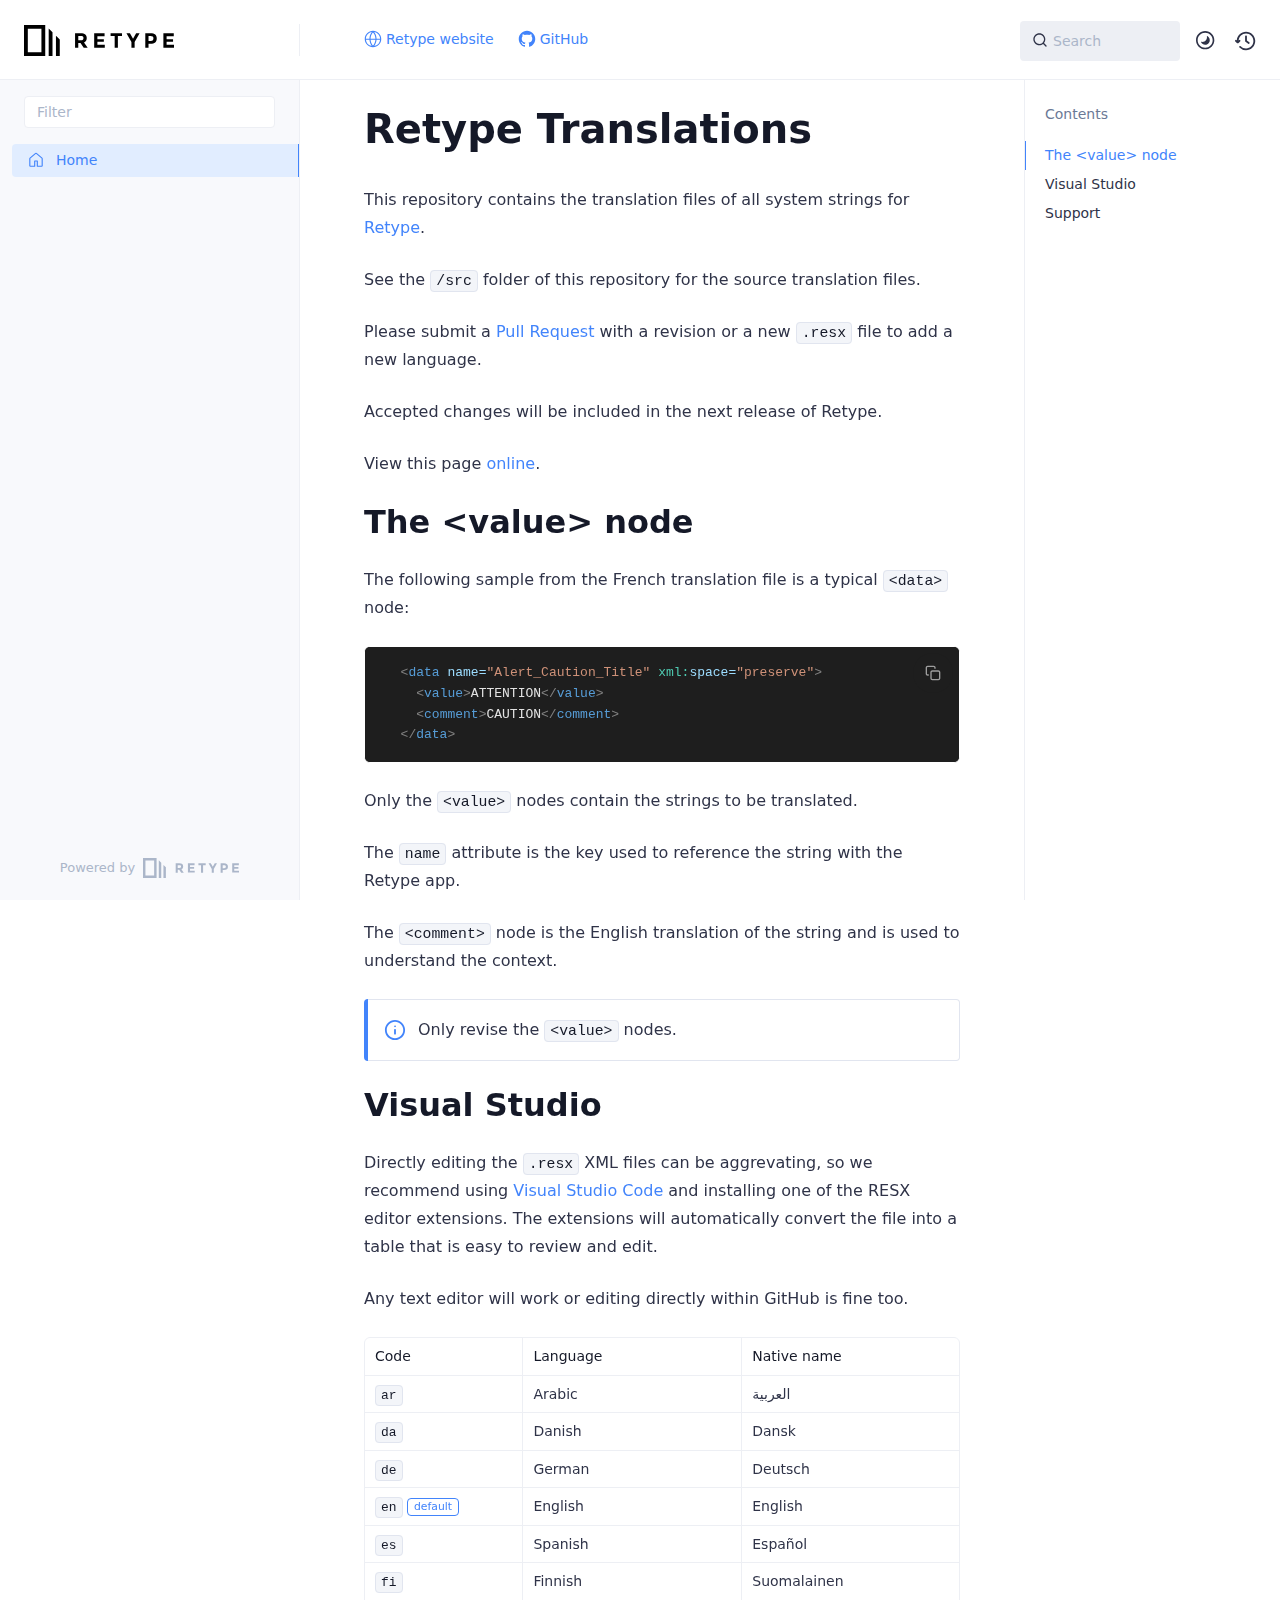
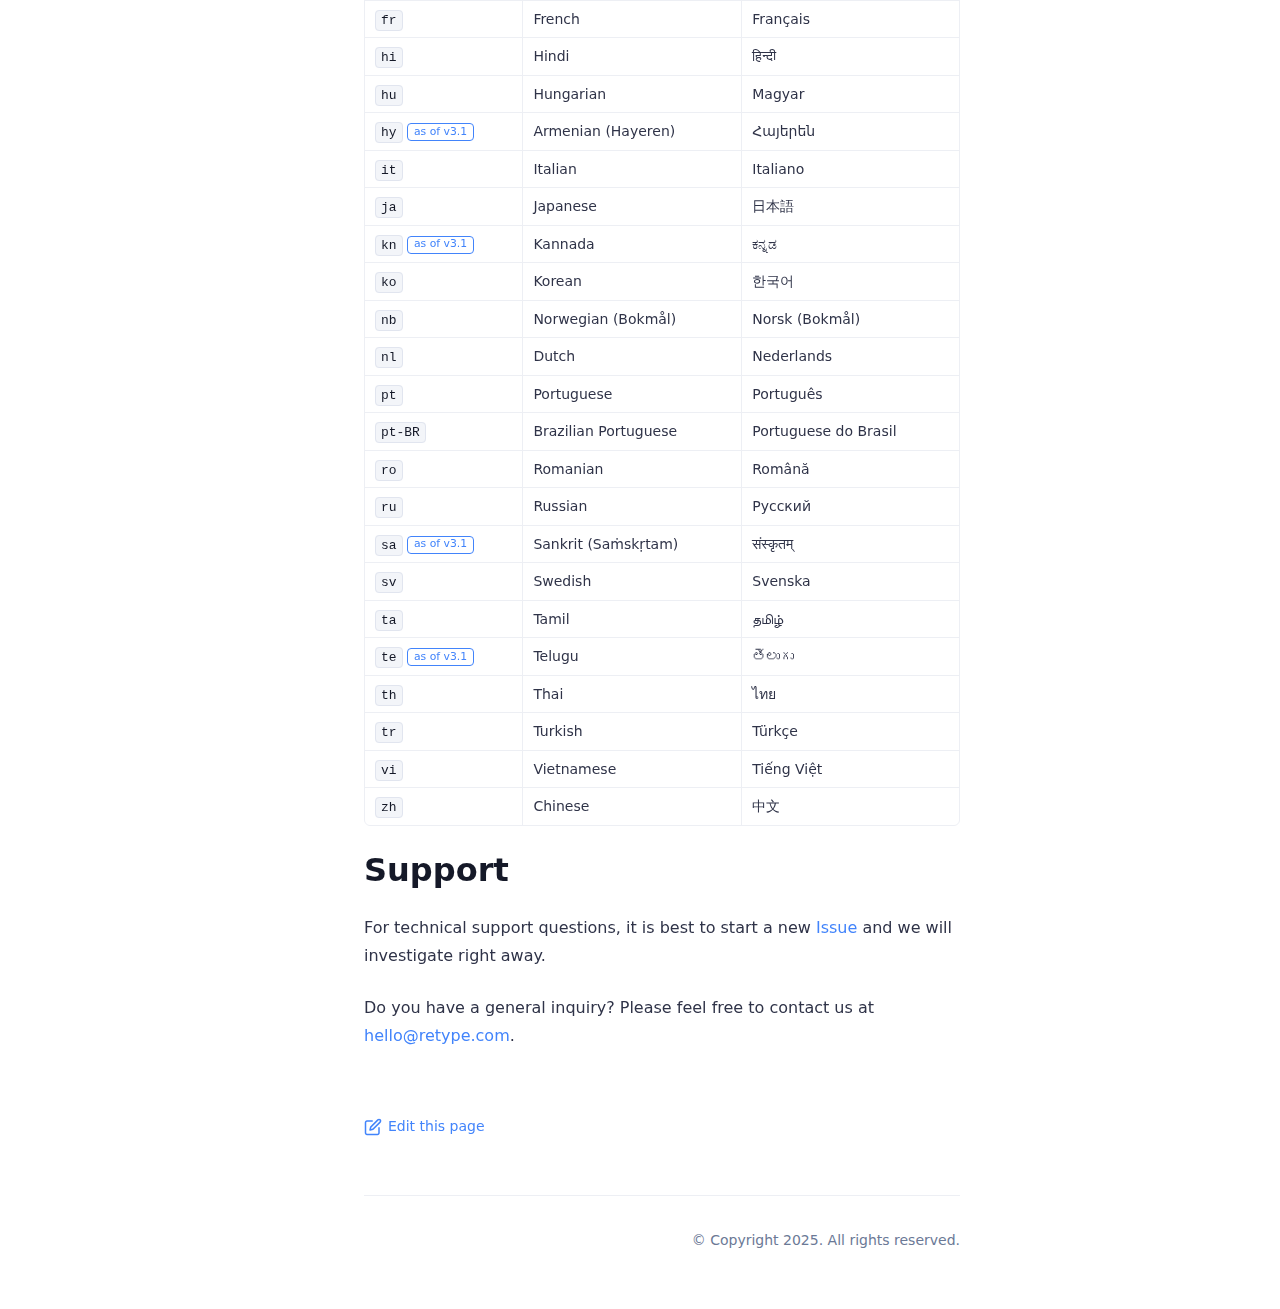
==== commit 627eef23: "Refreshes Retype-generated documentation." ====
--- a/index.html
+++ b/index.html
@@ -3,18 +3,18 @@
 <head>
     <meta charset="UTF-8">
     <meta name="viewport" content="width=device-width,initial-scale=1">
-    <meta name="turbo-cache-control" content="no-cache" data-turbo-track="reload" data-track-token="3.0.3.741468044300">
+    <meta name="turbo-cache-control" content="no-cache" data-turbo-track="reload" data-track-token="3.7.0.798016052144">
 
     <!-- See retype.com -->
-    <meta name="generator" content="Retype 3.0.3">
+    <meta name="generator" content="Retype 3.7.0">
 
     <!-- Primary Meta Tags -->
     <title>Retype Translations</title>
     <meta name="title" content="Retype Translations">
-    <meta name="description" content="This repository contains the translation files of all system strings for Retype." />
+    <meta name="description" content="This repository contains the translation files of all system strings for Retype.">
 
     <!-- Canonical -->
-    <link rel="canonical" href="/" />
+    <link rel="canonical" href="/">
 
     <!-- Open Graph / Facebook -->
     <meta property="og:type" content="website">
@@ -28,21 +28,21 @@
     <meta property="twitter:title" content="Retype Translations">
     <meta property="twitter:description" content="This repository contains the translation files of all system strings for Retype.">
 
-    <script>(function () { var el = document.documentElement, m = localStorage.getItem("doc_theme"), wm = window.matchMedia; if (m === "dark" || (!m && wm && wm("(prefers-color-scheme: dark)").matches)) { el.classList.add("dark") } else { el.classList.remove("dark") } })();</script>
-
-    <link href="resources/css/retype.css?v=3.0.3.741468044300" rel="stylesheet" />
-
-    <script type="text/javascript" src="resources/js/config.js?v=3.0.3.741468044300" data-turbo-eval="false" defer></script>
-    <script type="text/javascript" src="resources/js/retype.js?v=3.0.3" data-turbo-eval="false" defer></script>
-    <script id="lunr-js" type="text/javascript" src="resources/js/lunr.js?v=3.0.3.741468044300" data-turbo-eval="false" defer></script>
-    <script id="prism-js" type="text/javascript" src="resources/js/prism.js?v=3.0.3.741468044300" defer></script>
+    <script data-cfasync="false">(function () { var el = document.documentElement, m = localStorage.getItem("doc_theme"), wm = window.matchMedia; if (m === "dark" || (!m && wm && wm("(prefers-color-scheme: dark)").matches)) { el.classList.add("dark") } else { el.classList.remove("dark") } })();</script>
+
+    <link href="resources/css/retype.css?v=3.7.0.798016052144" rel="stylesheet">
+
+    <script data-cfasync="false" src="resources/js/config.js?v=3.7.0.798016052144" data-turbo-eval="false" defer></script>
+    <script data-cfasync="false" src="resources/js/retype.js?v=3.7.0" data-turbo-eval="false" defer></script>
+    <script id="lunr-js" data-cfasync="false" src="resources/js/lunr.js?v=3.7.0.798016052144" data-turbo-eval="false" defer></script>
+    <script id="prism-js" data-cfasync="false" src="resources/js/prism.js?v=3.7.0.798016052144" defer></script>
 </head>
 <body>
     <div id="docs-app" class="relative text-base antialiased text-gray-700 bg-white font-body dark:bg-dark-850 dark:text-dark-300">
         <div class="absolute bottom-0 left-0 bg-gray-100 dark:bg-dark-800" style="top: 5rem; right: 50%"></div>
     
         <header id="docs-site-header" class="sticky top-0 z-30 flex w-full h-16 bg-white border-b border-gray-200 md:h-20 dark:bg-dark-850 dark:border-dark-650">
-            <div class="container relative flex items-center justify-between grow pr-6 md:justify-start">
+            <div class="container relative flex items-center justify-between pr-6 grow md:justify-start">
                 <!-- Mobile menu button skeleton -->
                 <button v-cloak class="skeleton docs-mobile-menu-button flex items-center justify-center shrink-0 overflow-hidden dark:text-white focus:outline-none rounded-full w-10 h-10 ml-3.5 md:hidden"><svg xmlns="http://www.w3.org/2000/svg" class="mb-px shrink-0" width="24" height="24" viewBox="0 0 24 24" role="presentation" style="margin-bottom: 0px;"><g fill="currentColor"><path d="M2 4h20v2H2zM2 11h20v2H2zM2 18h20v2H2z"></path></g></svg></button>
                 <div v-cloak id="docs-sidebar-toggle"></div>
@@ -79,7 +79,7 @@
                                 <a class="py-2 md:mb-0 inline-flex items-center text-sm whitespace-nowrap transition-colors duration-200 ease-linear md:text-blue-500 dark:text-blue-400 hover:text-blue-800 dark:hover:text-blue-200" href="https://github.com/retypeapp/retype-translations">
                                     <svg xmlns="http://www.w3.org/2000/svg" class="mb-px mr-1" width="18" height="18" viewBox="0 0 24 24" role="presentation">
                                         <g fill="currentColor">
-                                            <symbol id="mark-github-icon-symbol" viewBox="0 0 16 16"><path d="M8 0c4.42 0 8 3.58 8 8a8.013 8.013 0 0 1-5.45 7.59c-.4.08-.55-.17-.55-.38 0-.27.01-1.13.01-2.2 0-.75-.25-1.23-.54-1.48 1.78-.2 3.65-.88 3.65-3.95 0-.88-.31-1.59-.82-2.15.08-.2.36-1.02-.08-2.12 0 0-.67-.22-2.2.82-.64-.18-1.32-.27-2-.27-.68 0-1.36.09-2 .27-1.53-1.03-2.2-.82-2.2-.82-.44 1.1-.16 1.92-.08 2.12-.51.56-.82 1.28-.82 2.15 0 3.06 1.86 3.75 3.64 3.95-.23.2-.44.55-.51 1.07-.46.21-1.61.55-2.33-.66-.15-.24-.6-.83-1.23-.82-.67.01-.27.38.01.53.34.19.73.9.82 1.13.16.45.68 1.31 2.69.94 0 .67.01 1.3.01 1.49 0 .21-.15.45-.55.38A7.995 7.995 0 0 1 0 8c0-4.42 3.58-8 8-8Z"/></symbol><use xlink:href="#mark-github-icon-symbol" />
+                                            <path d="M12 1C5.9225 1 1 5.9225 1 12C1 16.8675 4.14875 20.9787 8.52125 22.4362C9.07125 22.5325 9.2775 22.2025 9.2775 21.9137C9.2775 21.6525 9.26375 20.7862 9.26375 19.865C6.5 20.3737 5.785 19.1912 5.565 18.5725C5.44125 18.2562 4.905 17.28 4.4375 17.0187C4.0525 16.8125 3.5025 16.3037 4.42375 16.29C5.29 16.2762 5.90875 17.0875 6.115 17.4175C7.105 19.0812 8.68625 18.6137 9.31875 18.325C9.415 17.61 9.70375 17.1287 10.02 16.8537C7.5725 16.5787 5.015 15.63 5.015 11.4225C5.015 10.2262 5.44125 9.23625 6.1425 8.46625C6.0325 8.19125 5.6475 7.06375 6.2525 5.55125C6.2525 5.55125 7.17375 5.2625 9.2775 6.67875C10.1575 6.43125 11.0925 6.3075 12.0275 6.3075C12.9625 6.3075 13.8975 6.43125 14.7775 6.67875C16.8813 5.24875 17.8025 5.55125 17.8025 5.55125C18.4075 7.06375 18.0225 8.19125 17.9125 8.46625C18.6138 9.23625 19.04 10.2125 19.04 11.4225C19.04 15.6437 16.4688 16.5787 14.0213 16.8537C14.42 17.1975 14.7638 17.8575 14.7638 18.8887C14.7638 20.36 14.75 21.5425 14.75 21.9137C14.75 22.2025 14.9563 22.5462 15.5063 22.4362C19.8513 20.9787 23 16.8537 23 12C23 5.9225 18.0775 1 12 1Z"/>
                                         </g>
                                     </svg>
                                     <span>GitHub</span>
@@ -95,24 +95,22 @@
                         <!-- Search input mock -->
                         <div class="relative hidden w-40 lg:block lg:max-w-sm lg:ml-auto">
                             <div class="absolute flex items-center justify-center h-full pl-3 dark:text-dark-300">
-                                <svg xmlns="http://www.w3.org/2000/svg" class="icon-base" width="16" height="16" viewBox="0 0 24 24" aria-labelledby="icon" role="presentation"  style="margin-bottom: 1px;"><g fill="currentColor" ><path d="M21.71 20.29l-3.68-3.68A8.963 8.963 0 0020 11c0-4.96-4.04-9-9-9s-9 4.04-9 9 4.04 9 9 9c2.12 0 4.07-.74 5.61-1.97l3.68 3.68c.2.19.45.29.71.29s.51-.1.71-.29c.39-.39.39-1.03 0-1.42zM4 11c0-3.86 3.14-7 7-7s7 3.14 7 7c0 1.92-.78 3.66-2.04 4.93-.01.01-.02.01-.02.01-.01.01-.01.01-.01.02A6.98 6.98 0 0111 18c-3.86 0-7-3.14-7-7z" ></path></g></svg>
+                                <svg xmlns="http://www.w3.org/2000/svg" class="icon-base" width="16" height="16" viewBox="0 0 24 24" aria-labelledby="icon" role="presentation" style="margin-bottom: 1px;"><g fill="currentColor" ><path d="M21.71 20.29l-3.68-3.68A8.963 8.963 0 0020 11c0-4.96-4.04-9-9-9s-9 4.04-9 9 4.04 9 9 9c2.12 0 4.07-.74 5.61-1.97l3.68 3.68c.2.19.45.29.71.29s.51-.1.71-.29c.39-.39.39-1.03 0-1.42zM4 11c0-3.86 3.14-7 7-7s7 3.14 7 7c0 1.92-.78 3.66-2.04 4.93-.01.01-.02.01-.02.01-.01.01-.01.01-.01.02A6.98 6.98 0 0111 18c-3.86 0-7-3.14-7-7z" ></path></g></svg>
                             </div>
-        
-                            <input class="w-full h-10 transition-colors duration-200 ease-in bg-gray-200 border border-transparent rounded md:text-sm hover:bg-white hover:border-gray-300 focus:outline-none focus:bg-white focus:border-gray-500 dark:bg-dark-600 dark:border-dark-600 placeholder-gray-400 dark:placeholder-dark-400"
-                            style="padding: 0.625rem 0.75rem 0.625rem 2rem" type="text" placeholder="Search" />
-                        </div>
-        
-                        <!-- Mobile search button mock -->
+                            <input class="w-full h-10 placeholder-gray-400 transition-colors duration-200 ease-in bg-gray-200 border border-transparent rounded md:text-sm hover:bg-white hover:border-gray-300 focus:outline-none focus:bg-white focus:border-gray-500 dark:bg-dark-600 dark:border-dark-600 dark:placeholder-dark-400" style="padding: 0.625rem 0.75rem 0.625rem 2rem" type="text" placeholder="Search">
+                        </div>
+        
+                        <!-- Mobile search button -->
                         <div class="flex items-center justify-center w-10 h-10 lg:hidden">
-                            <svg xmlns="http://www.w3.org/2000/svg" class="shrink-0 icon-base" width="20" height="20" viewBox="0 0 24 24" aria-labelledby="icon" role="presentation"  style="margin-bottom: 0px;"><g fill="currentColor" ><path d="M21.71 20.29l-3.68-3.68A8.963 8.963 0 0020 11c0-4.96-4.04-9-9-9s-9 4.04-9 9 4.04 9 9 9c2.12 0 4.07-.74 5.61-1.97l3.68 3.68c.2.19.45.29.71.29s.51-.1.71-.29c.39-.39.39-1.03 0-1.42zM4 11c0-3.86 3.14-7 7-7s7 3.14 7 7c0 1.92-.78 3.66-2.04 4.93-.01.01-.02.01-.02.01-.01.01-.01.01-.01.02A6.98 6.98 0 0111 18c-3.86 0-7-3.14-7-7z" ></path></g></svg>
-                        </div>
-        
-                        <!-- Dark mode switch placehokder -->
+                            <svg xmlns="http://www.w3.org/2000/svg" class="shrink-0 icon-base" width="20" height="20" viewBox="0 0 24 24" aria-labelledby="icon" role="presentation" style="margin-bottom: 0px;"><g fill="currentColor" ><path d="M21.71 20.29l-3.68-3.68A8.963 8.963 0 0020 11c0-4.96-4.04-9-9-9s-9 4.04-9 9 4.04 9 9 9c2.12 0 4.07-.74 5.61-1.97l3.68 3.68c.2.19.45.29.71.29s.51-.1.71-.29c.39-.39.39-1.03 0-1.42zM4 11c0-3.86 3.14-7 7-7s7 3.14 7 7c0 1.92-.78 3.66-2.04 4.93-.01.01-.02.01-.02.01-.01.01-.01.01-.01.02A6.98 6.98 0 0111 18c-3.86 0-7-3.14-7-7z" ></path></g></svg>
+                        </div>
+        
+                        <!-- Dark mode switch placeholder -->
                         <div class="w-10 h-10 lg:ml-2"></div>
         
-                        <!-- History button mock -->
+                        <!-- History button -->
                         <div class="flex items-center justify-center w-10 h-10" style="margin-right: -0.625rem;">
-                            <svg xmlns="http://www.w3.org/2000/svg" class="shrink-0 icon-base" width="22" height="22" viewBox="0 0 24 24" aria-labelledby="icon" role="presentation"  style="margin-bottom: 0px;"><g fill="currentColor" ><g ><path d="M12.01 6.01c-.55 0-1 .45-1 1V12a1 1 0 00.4.8l3 2.22a.985.985 0 001.39-.2.996.996 0 00-.21-1.4l-2.6-1.92V7.01c.02-.55-.43-1-.98-1z"></path><path d="M12.01 1.91c-5.33 0-9.69 4.16-10.05 9.4l-.29-.26a.997.997 0 10-1.34 1.48l1.97 1.79c.19.17.43.26.67.26s.48-.09.67-.26l1.97-1.79a.997.997 0 10-1.34-1.48l-.31.28c.34-4.14 3.82-7.41 8.05-7.41 4.46 0 8.08 3.63 8.08 8.09s-3.63 8.08-8.08 8.08c-2.18 0-4.22-.85-5.75-2.4a.996.996 0 10-1.42 1.4 10.02 10.02 0 007.17 2.99c5.56 0 10.08-4.52 10.08-10.08.01-5.56-4.52-10.09-10.08-10.09z"></path></g></g></svg>
+                            <svg xmlns="http://www.w3.org/2000/svg" class="shrink-0 icon-base" width="22" height="22" viewBox="0 0 24 24" aria-labelledby="icon" role="presentation" style="margin-bottom: 0px;"><g fill="currentColor" ><g ><path d="M12.01 6.01c-.55 0-1 .45-1 1V12a1 1 0 00.4.8l3 2.22a.985.985 0 001.39-.2.996.996 0 00-.21-1.4l-2.6-1.92V7.01c.02-.55-.43-1-.98-1z"></path><path d="M12.01 1.91c-5.33 0-9.69 4.16-10.05 9.4l-.29-.26a.997.997 0 10-1.34 1.48l1.97 1.79c.19.17.43.26.67.26s.48-.09.67-.26l1.97-1.79a.997.997 0 10-1.34-1.48l-.31.28c.34-4.14 3.82-7.41 8.05-7.41 4.46 0 8.08 3.63 8.08 8.09s-3.63 8.08-8.08 8.08c-2.18 0-4.22-.85-5.75-2.4a.996.996 0 10-1.42 1.4 10.02 10.02 0 007.17 2.99c5.56 0 10.08-4.52 10.08-10.08.01-5.56-4.52-10.09-10.08-10.09z"></path></g></g></svg>
                         </div>
                     </div>
         
@@ -131,12 +129,11 @@
             <!-- Sidebar Skeleton -->
             <div v-cloak class="fixed flex flex-col shrink-0 duration-300 ease-in-out bg-gray-100 border-gray-200 sidebar top-20 w-75 border-r h-screen md:sticky transition-transform skeleton dark:bg-dark-800 dark:border-dark-650">
             
-                <!-- Render this div, if config.showSidebarFilter is `true` -->
                 <div class="flex items-center h-16 px-6">
-                    <input class="w-full h-8 px-3 py-2 transition-colors duration-200 ease-linear bg-white border border-gray-200 rounded shadow-none text-sm focus:outline-none focus:border-gray-600 dark:bg-dark-600 dark:border-dark-600" type="text" placeholder="Filter" />
-                </div>
-            
-                <div class="pl-6 mb-4 mt-1">
+                    <input class="w-full h-8 px-3 py-2 transition-colors duration-200 ease-linear bg-white border border-gray-200 rounded shadow-none text-sm focus:outline-none focus:border-gray-600 dark:bg-dark-600 dark:border-dark-600" type="text" placeholder="Filter">
+                </div>
+            
+                <div class="pl-6 mt-1 mb-4">
                     <div class="w-32 h-3 mb-4 bg-gray-200 rounded-full loading dark:bg-dark-600"></div>
                     <div class="w-48 h-3 mb-4 bg-gray-200 rounded-full loading dark:bg-dark-600"></div>
                     <div class="w-40 h-3 mb-4 bg-gray-200 rounded-full loading dark:bg-dark-600"></div>
@@ -175,7 +172,7 @@
                                         <a class="block py-1 inline-flex items-center text-sm whitespace-nowrap transition-colors duration-200 ease-linear md:text-blue-500 dark:text-blue-400 hover:text-blue-800 dark:hover:text-blue-200" href="https://github.com/retypeapp/retype-translations">
                                             <svg xmlns="http://www.w3.org/2000/svg" class="mb-px mr-1" width="18" height="18" viewBox="0 0 24 24" role="presentation">
                                                 <g fill="currentColor">
-                                                    <symbol id="mark-github-icon-symbol" viewBox="0 0 16 16"><path d="M8 0c4.42 0 8 3.58 8 8a8.013 8.013 0 0 1-5.45 7.59c-.4.08-.55-.17-.55-.38 0-.27.01-1.13.01-2.2 0-.75-.25-1.23-.54-1.48 1.78-.2 3.65-.88 3.65-3.95 0-.88-.31-1.59-.82-2.15.08-.2.36-1.02-.08-2.12 0 0-.67-.22-2.2.82-.64-.18-1.32-.27-2-.27-.68 0-1.36.09-2 .27-1.53-1.03-2.2-.82-2.2-.82-.44 1.1-.16 1.92-.08 2.12-.51.56-.82 1.28-.82 2.15 0 3.06 1.86 3.75 3.64 3.95-.23.2-.44.55-.51 1.07-.46.21-1.61.55-2.33-.66-.15-.24-.6-.83-1.23-.82-.67.01-.27.38.01.53.34.19.73.9.82 1.13.16.45.68 1.31 2.69.94 0 .67.01 1.3.01 1.49 0 .21-.15.45-.55.38A7.995 7.995 0 0 1 0 8c0-4.42 3.58-8 8-8Z"/></symbol><use xlink:href="#mark-github-icon-symbol" />
+                                                    <path d="M12 1C5.9225 1 1 5.9225 1 12C1 16.8675 4.14875 20.9787 8.52125 22.4362C9.07125 22.5325 9.2775 22.2025 9.2775 21.9137C9.2775 21.6525 9.26375 20.7862 9.26375 19.865C6.5 20.3737 5.785 19.1912 5.565 18.5725C5.44125 18.2562 4.905 17.28 4.4375 17.0187C4.0525 16.8125 3.5025 16.3037 4.42375 16.29C5.29 16.2762 5.90875 17.0875 6.115 17.4175C7.105 19.0812 8.68625 18.6137 9.31875 18.325C9.415 17.61 9.70375 17.1287 10.02 16.8537C7.5725 16.5787 5.015 15.63 5.015 11.4225C5.015 10.2262 5.44125 9.23625 6.1425 8.46625C6.0325 8.19125 5.6475 7.06375 6.2525 5.55125C6.2525 5.55125 7.17375 5.2625 9.2775 6.67875C10.1575 6.43125 11.0925 6.3075 12.0275 6.3075C12.9625 6.3075 13.8975 6.43125 14.7775 6.67875C16.8813 5.24875 17.8025 5.55125 17.8025 5.55125C18.4075 7.06375 18.0225 8.19125 17.9125 8.46625C18.6138 9.23625 19.04 10.2125 19.04 11.4225C19.04 15.6437 16.4688 16.5787 14.0213 16.8537C14.42 17.1975 14.7638 17.8575 14.7638 18.8887C14.7638 20.36 14.75 21.5425 14.75 21.9137C14.75 22.2025 14.9563 22.5462 15.5063 22.4362C19.8513 20.9787 23 16.8537 23 12C23 5.9225 18.0775 1 12 1Z"/>
                                                 </g>
                                             </svg>
                                             <span>GitHub</span>
@@ -202,7 +199,6 @@
                             <div class="docs-markdown" id="docs-content">
                                 <!-- Rendered if sidebar right is enabled -->
                                 <div id="docs-sidebar-right-toggle"></div>
-                
                                 <!-- Page content  -->
 <doc-anchor-target id="retype-translations" class="break-words">
     <h1>
@@ -256,12 +252,6 @@
 </doc-anchor-target>
 <p>Directly editing the <code v-pre>.resx</code> XML files can be aggrevating, so we recommend using <a href="https://code.visualstudio.com/">Visual Studio Code</a> and installing one of the RESX editor extensions. The extensions will automatically convert the file into a table that is easy to review and edit.</p>
 <p>Any text editor will work or editing directly within GitHub is fine too.</p>
-<doc-anchor-target id="supported-languages">
-    <h2>
-        <doc-anchor-trigger class="header-anchor-trigger" to="#supported-languages">#</doc-anchor-trigger>
-        <span>Supported Languages</span>
-    </h2>
-</doc-anchor-target>
 <div class="table-wrapper scrollbar overflow-hidden">
 <table class="compact">
 <thead>
@@ -288,7 +278,9 @@
 <td>Deutsch</td>
 </tr>
 <tr>
-<td><code v-pre>en</code> (default)</td>
+<td><code v-pre>en</code> <span class="no-link inline-flex align-middle items-center justify-center font-medium leading-none whitespace-nowrap text-blue-500 dark:text-blue-400 border border-blue-500 dark:border-blue-400 h-4.5 px-1.5 text-3xs rounded">
+    <span>default</span>
+</span></td>
 <td>English</td>
 <td>English</td>
 </tr>
@@ -318,6 +310,13 @@
 <td>Magyar</td>
 </tr>
 <tr>
+<td><code v-pre>hy</code> <span class="no-link inline-flex align-middle items-center justify-center font-medium leading-none whitespace-nowrap text-blue-500 dark:text-blue-400 border border-blue-500 dark:border-blue-400 h-4.5 px-1.5 text-3xs rounded">
+    <span>as of v3.1</span>
+</span></td>
+<td>Armenian (Hayeren)</td>
+<td>Հայերեն</td>
+</tr>
+<tr>
 <td><code v-pre>it</code></td>
 <td>Italian</td>
 <td>Italiano</td>
@@ -328,21 +327,28 @@
 <td>日本語</td>
 </tr>
 <tr>
+<td><code v-pre>kn</code> <span class="no-link inline-flex align-middle items-center justify-center font-medium leading-none whitespace-nowrap text-blue-500 dark:text-blue-400 border border-blue-500 dark:border-blue-400 h-4.5 px-1.5 text-3xs rounded">
+    <span>as of v3.1</span>
+</span></td>
+<td>Kannada</td>
+<td>ಕನ್ನಡ</td>
+</tr>
+<tr>
 <td><code v-pre>ko</code></td>
 <td>Korean</td>
 <td>한국어</td>
 </tr>
 <tr>
+<td><code v-pre>nb</code></td>
+<td>Norwegian (Bokmål)</td>
+<td>Norsk (Bokmål)</td>
+</tr>
+<tr>
 <td><code v-pre>nl</code></td>
 <td>Dutch</td>
 <td>Nederlands</td>
 </tr>
 <tr>
-<td><code v-pre>no</code></td>
-<td>Norwegian</td>
-<td>Norsk</td>
-</tr>
-<tr>
 <td><code v-pre>pt</code></td>
 <td>Portuguese</td>
 <td>Português</td>
@@ -363,6 +369,13 @@
 <td>Русский</td>
 </tr>
 <tr>
+<td><code v-pre>sa</code> <span class="no-link inline-flex align-middle items-center justify-center font-medium leading-none whitespace-nowrap text-blue-500 dark:text-blue-400 border border-blue-500 dark:border-blue-400 h-4.5 px-1.5 text-3xs rounded">
+    <span>as of v3.1</span>
+</span></td>
+<td>Sankrit (Saṁskṛtam)</td>
+<td>संस्कृतम्</td>
+</tr>
+<tr>
 <td><code v-pre>sv</code></td>
 <td>Swedish</td>
 <td>Svenska</td>
@@ -371,6 +384,13 @@
 <td><code v-pre>ta</code></td>
 <td>Tamil</td>
 <td>தமிழ்</td>
+</tr>
+<tr>
+<td><code v-pre>te</code> <span class="no-link inline-flex align-middle items-center justify-center font-medium leading-none whitespace-nowrap text-blue-500 dark:text-blue-400 border border-blue-500 dark:border-blue-400 h-4.5 px-1.5 text-3xs rounded">
+    <span>as of v3.1</span>
+</span></td>
+<td>Telugu</td>
+<td>తెలుగు</td>
 </tr>
 <tr>
 <td><code v-pre>th</code></td>
@@ -406,7 +426,7 @@
 
                                 
                                 <!-- Required only on API pages -->
-                                <doc-toolbar-member-filter-no-results />
+                                <doc-toolbar-member-filter-no-results></doc-toolbar-member-filter-no-results>
                             </div>
                             <footer class="clear-both">
                                 <div class="flex flex-wrap items-center justify-between mt-14">
@@ -425,7 +445,7 @@
                                     <ul class="flex flex-wrap items-center text-sm">
                                     </ul>
                                 </div>
-                                <div class="docs-copyright py-2 text-gray-500 dark:text-dark-350 text-sm leading-relaxed"><p>© Copyright 2023. All rights reserved.</p></div>
+                                <div class="docs-copyright py-2 text-gray-500 dark:text-dark-350 text-sm leading-relaxed"><p>© Copyright 2025. All rights reserved.</p></div>
                             </footer>
                         </div>
                     </div>
@@ -454,6 +474,6 @@
 
     <div id="docs-overlay-target"></div>
 
-    <script>window.__DOCS__ = { "title": "Home", isRoot: true, level: 0, icon: "file", hasPrism: true, hasMermaid: false, hasMath: false }</script>
+    <script data-cfasync="false">window.__DOCS__ = { "title": "Home", isRoot: true, level: 0, icon: "file", hasPrism: true, hasMermaid: false, hasMath: false, tocDepth: 23 }</script>
 </body>
 </html>
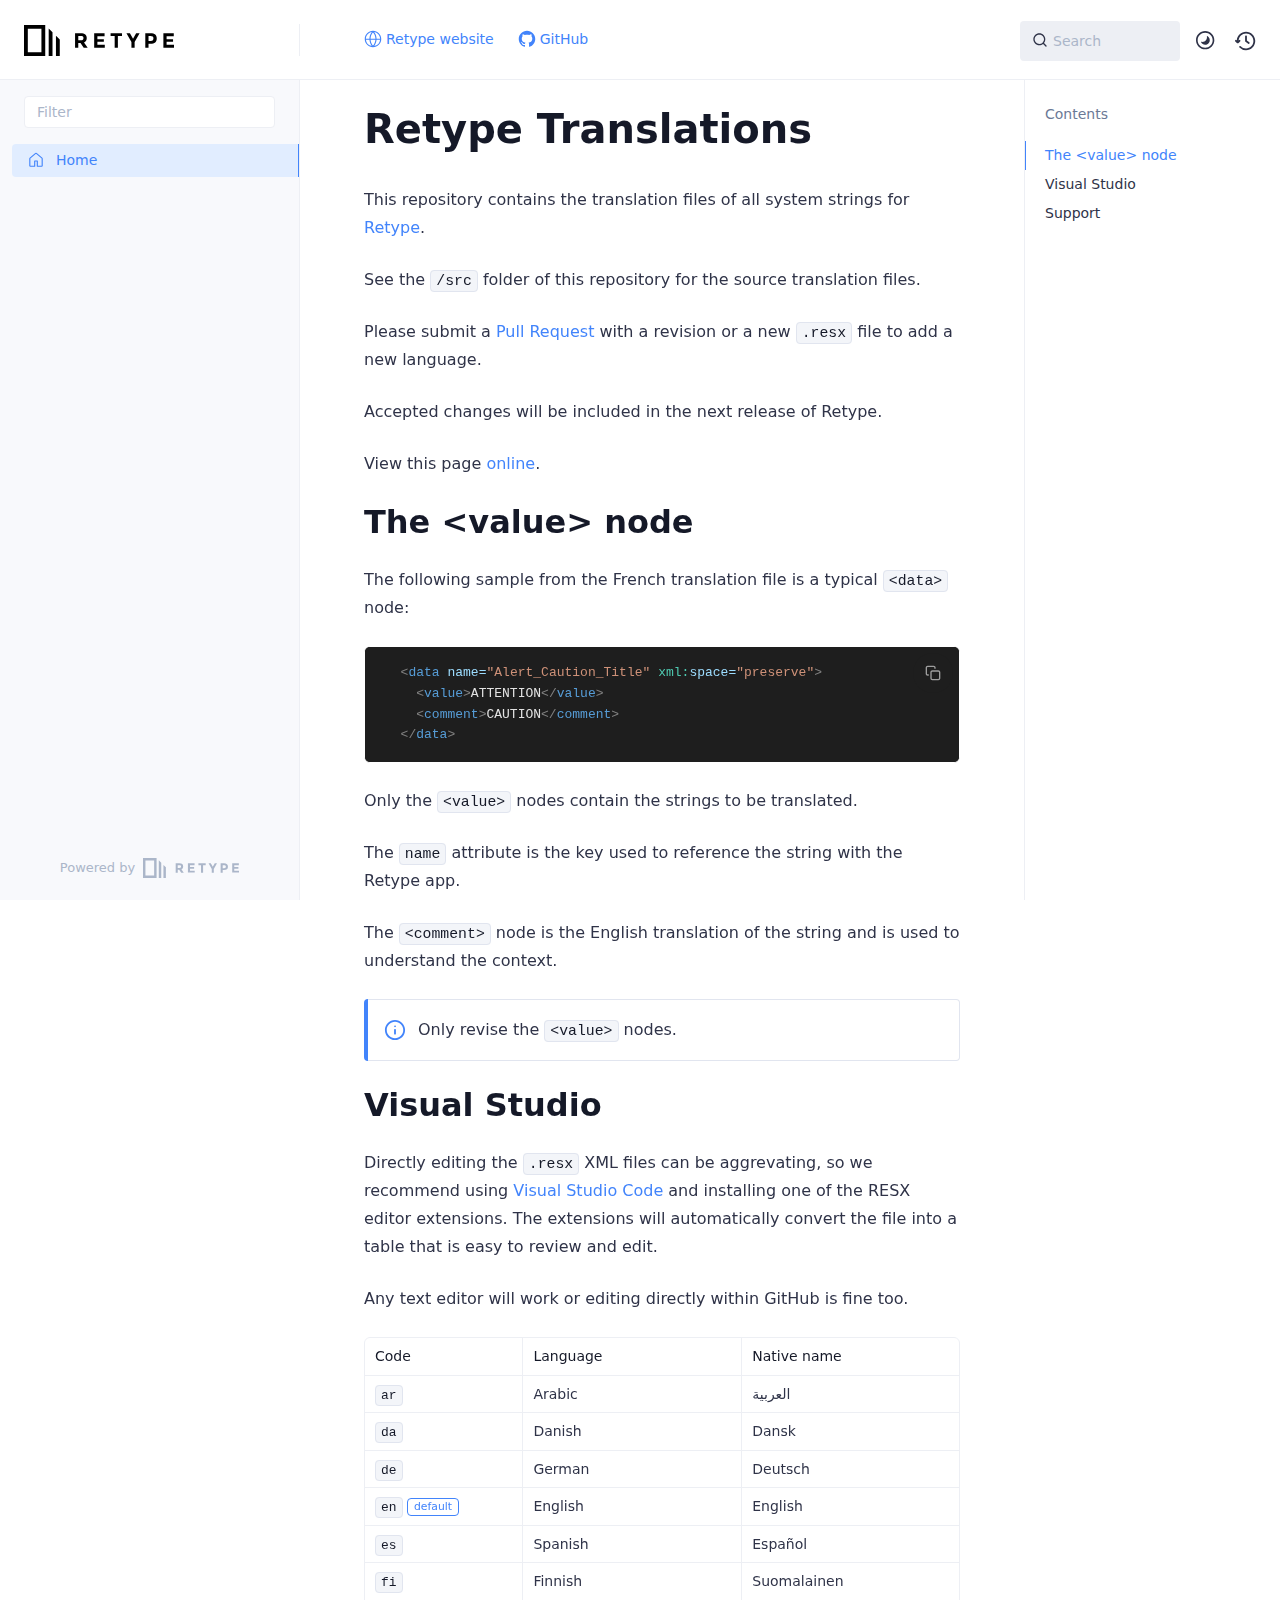
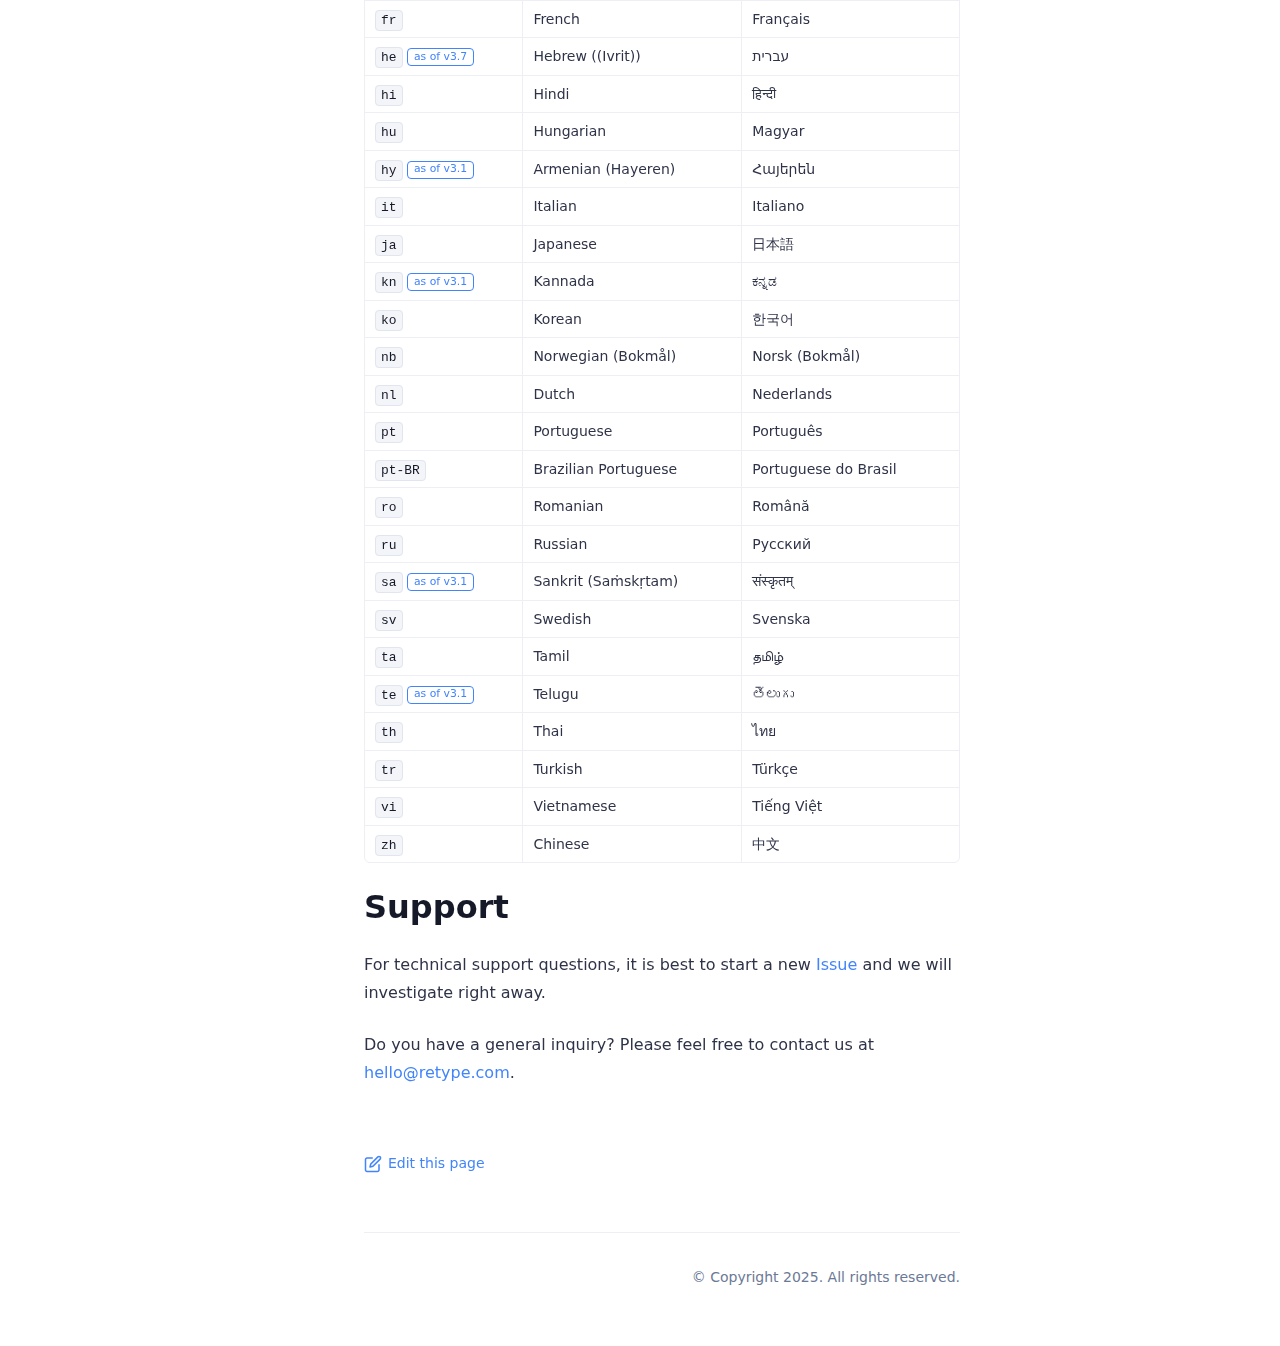
==== commit 6af11478: "Refreshes Retype-generated documentation." ====
--- a/index.html
+++ b/index.html
@@ -3,7 +3,7 @@
 <head>
     <meta charset="UTF-8">
     <meta name="viewport" content="width=device-width,initial-scale=1">
-    <meta name="turbo-cache-control" content="no-cache" data-turbo-track="reload" data-track-token="3.7.0.798016052144">
+    <meta name="turbo-cache-control" content="no-cache" data-turbo-track="reload" data-track-token="3.7.0.798016070789">
 
     <!-- See retype.com -->
     <meta name="generator" content="Retype 3.7.0">
@@ -30,12 +30,12 @@
 
     <script data-cfasync="false">(function () { var el = document.documentElement, m = localStorage.getItem("doc_theme"), wm = window.matchMedia; if (m === "dark" || (!m && wm && wm("(prefers-color-scheme: dark)").matches)) { el.classList.add("dark") } else { el.classList.remove("dark") } })();</script>
 
-    <link href="resources/css/retype.css?v=3.7.0.798016052144" rel="stylesheet">
-
-    <script data-cfasync="false" src="resources/js/config.js?v=3.7.0.798016052144" data-turbo-eval="false" defer></script>
+    <link href="resources/css/retype.css?v=3.7.0.798016070789" rel="stylesheet">
+
+    <script data-cfasync="false" src="resources/js/config.js?v=3.7.0.798016070789" data-turbo-eval="false" defer></script>
     <script data-cfasync="false" src="resources/js/retype.js?v=3.7.0" data-turbo-eval="false" defer></script>
-    <script id="lunr-js" data-cfasync="false" src="resources/js/lunr.js?v=3.7.0.798016052144" data-turbo-eval="false" defer></script>
-    <script id="prism-js" data-cfasync="false" src="resources/js/prism.js?v=3.7.0.798016052144" defer></script>
+    <script id="lunr-js" data-cfasync="false" src="resources/js/lunr.js?v=3.7.0.798016070789" data-turbo-eval="false" defer></script>
+    <script id="prism-js" data-cfasync="false" src="resources/js/prism.js?v=3.7.0.798016070789" defer></script>
 </head>
 <body>
     <div id="docs-app" class="relative text-base antialiased text-gray-700 bg-white font-body dark:bg-dark-850 dark:text-dark-300">
@@ -300,6 +300,13 @@
 <td>Français</td>
 </tr>
 <tr>
+<td><code v-pre>he</code> <span class="no-link inline-flex align-middle items-center justify-center font-medium leading-none whitespace-nowrap text-blue-500 dark:text-blue-400 border border-blue-500 dark:border-blue-400 h-4.5 px-1.5 text-3xs rounded">
+    <span>as of v3.7</span>
+</span></td>
+<td>Hebrew ((Ivrit))</td>
+<td>עברית</td>
+</tr>
+<tr>
 <td><code v-pre>hi</code></td>
 <td>Hindi</td>
 <td>हिन्दी</td>
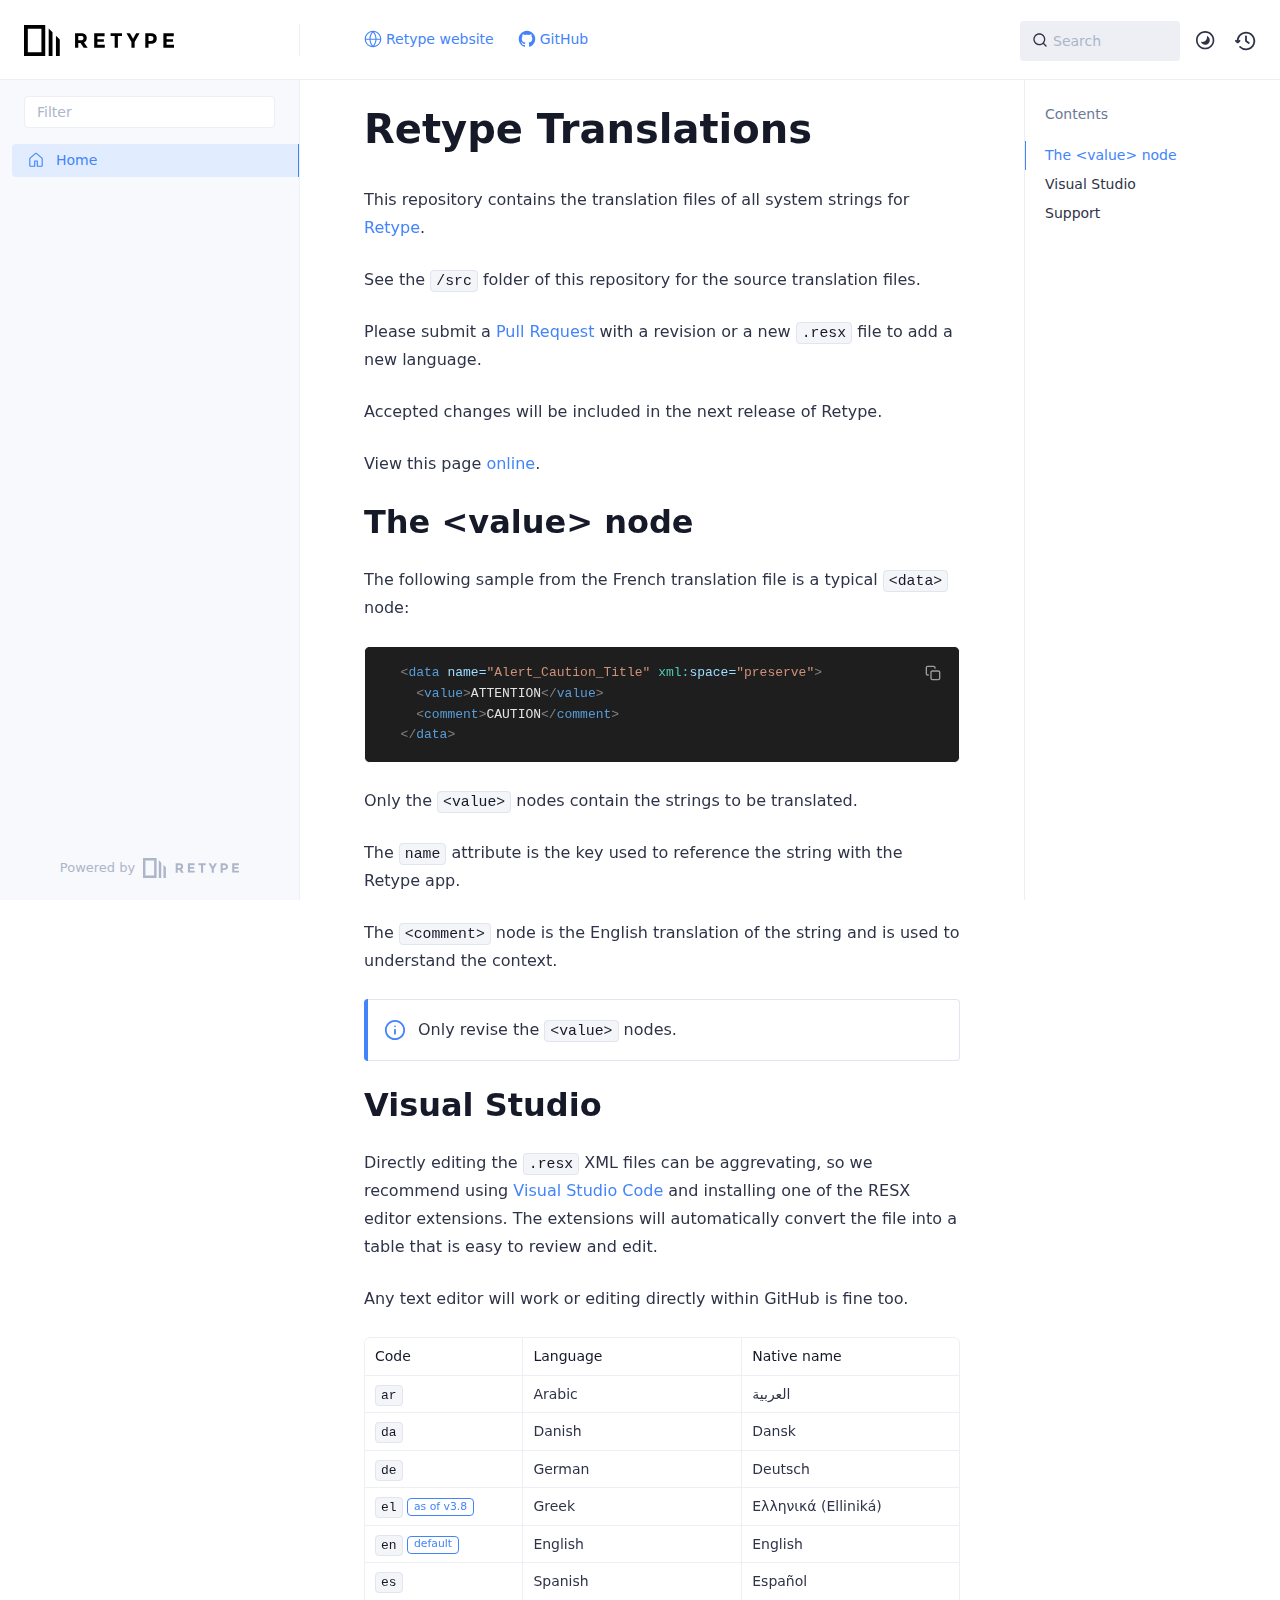
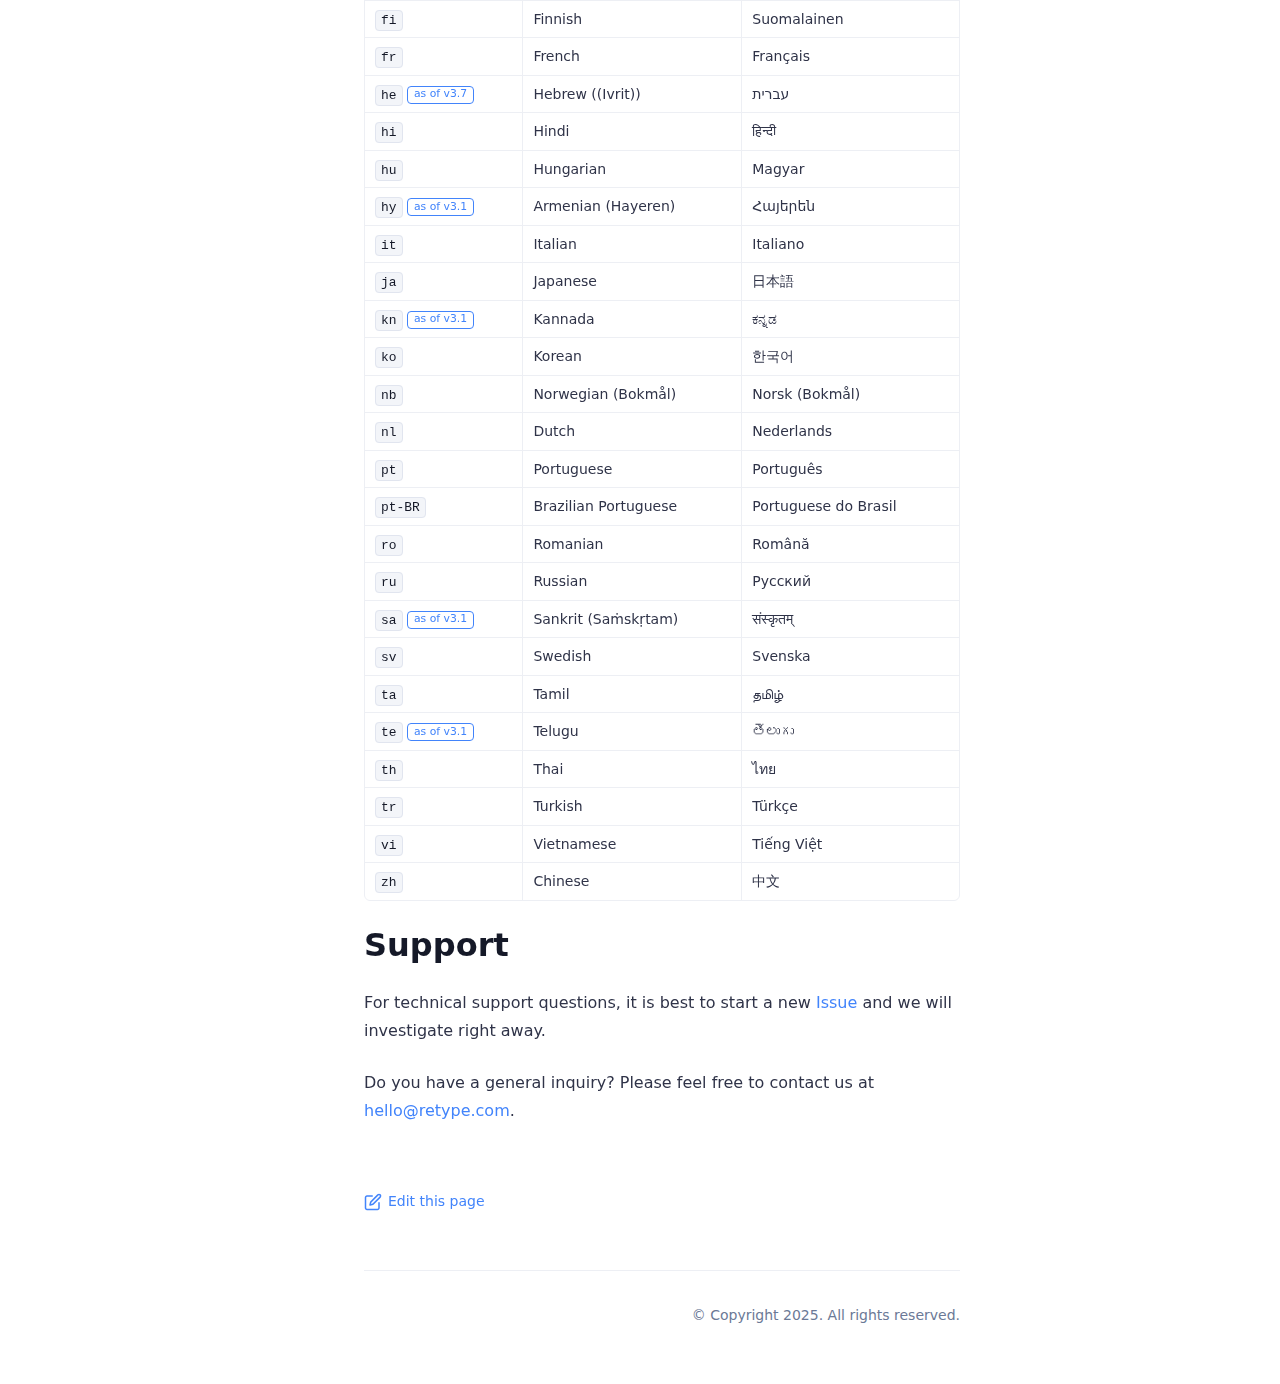
==== commit 12ba3a1c: "Refreshes Retype-generated documentation." ====
--- a/index.html
+++ b/index.html
@@ -3,7 +3,7 @@
 <head>
     <meta charset="UTF-8">
     <meta name="viewport" content="width=device-width,initial-scale=1">
-    <meta name="turbo-cache-control" content="no-cache" data-turbo-track="reload" data-track-token="3.7.0.798016070789">
+    <meta name="turbo-cache-control" content="no-cache" data-turbo-track="reload" data-track-token="3.7.0.798016086546">
 
     <!-- See retype.com -->
     <meta name="generator" content="Retype 3.7.0">
@@ -30,12 +30,12 @@
 
     <script data-cfasync="false">(function () { var el = document.documentElement, m = localStorage.getItem("doc_theme"), wm = window.matchMedia; if (m === "dark" || (!m && wm && wm("(prefers-color-scheme: dark)").matches)) { el.classList.add("dark") } else { el.classList.remove("dark") } })();</script>
 
-    <link href="resources/css/retype.css?v=3.7.0.798016070789" rel="stylesheet">
-
-    <script data-cfasync="false" src="resources/js/config.js?v=3.7.0.798016070789" data-turbo-eval="false" defer></script>
+    <link href="resources/css/retype.css?v=3.7.0.798016086546" rel="stylesheet">
+
+    <script data-cfasync="false" src="resources/js/config.js?v=3.7.0.798016086546" data-turbo-eval="false" defer></script>
     <script data-cfasync="false" src="resources/js/retype.js?v=3.7.0" data-turbo-eval="false" defer></script>
-    <script id="lunr-js" data-cfasync="false" src="resources/js/lunr.js?v=3.7.0.798016070789" data-turbo-eval="false" defer></script>
-    <script id="prism-js" data-cfasync="false" src="resources/js/prism.js?v=3.7.0.798016070789" defer></script>
+    <script id="lunr-js" data-cfasync="false" src="resources/js/lunr.js?v=3.7.0.798016086546" data-turbo-eval="false" defer></script>
+    <script id="prism-js" data-cfasync="false" src="resources/js/prism.js?v=3.7.0.798016086546" defer></script>
 </head>
 <body>
     <div id="docs-app" class="relative text-base antialiased text-gray-700 bg-white font-body dark:bg-dark-850 dark:text-dark-300">
@@ -278,6 +278,13 @@
 <td>Deutsch</td>
 </tr>
 <tr>
+<td><code v-pre>el</code> <span class="no-link inline-flex align-middle items-center justify-center font-medium leading-none whitespace-nowrap text-blue-500 dark:text-blue-400 border border-blue-500 dark:border-blue-400 h-4.5 px-1.5 text-3xs rounded">
+    <span>as of v3.8</span>
+</span></td>
+<td>Greek</td>
+<td>Ελληνικά (Elliniká)</td>
+</tr>
+<tr>
 <td><code v-pre>en</code> <span class="no-link inline-flex align-middle items-center justify-center font-medium leading-none whitespace-nowrap text-blue-500 dark:text-blue-400 border border-blue-500 dark:border-blue-400 h-4.5 px-1.5 text-3xs rounded">
     <span>default</span>
 </span></td>
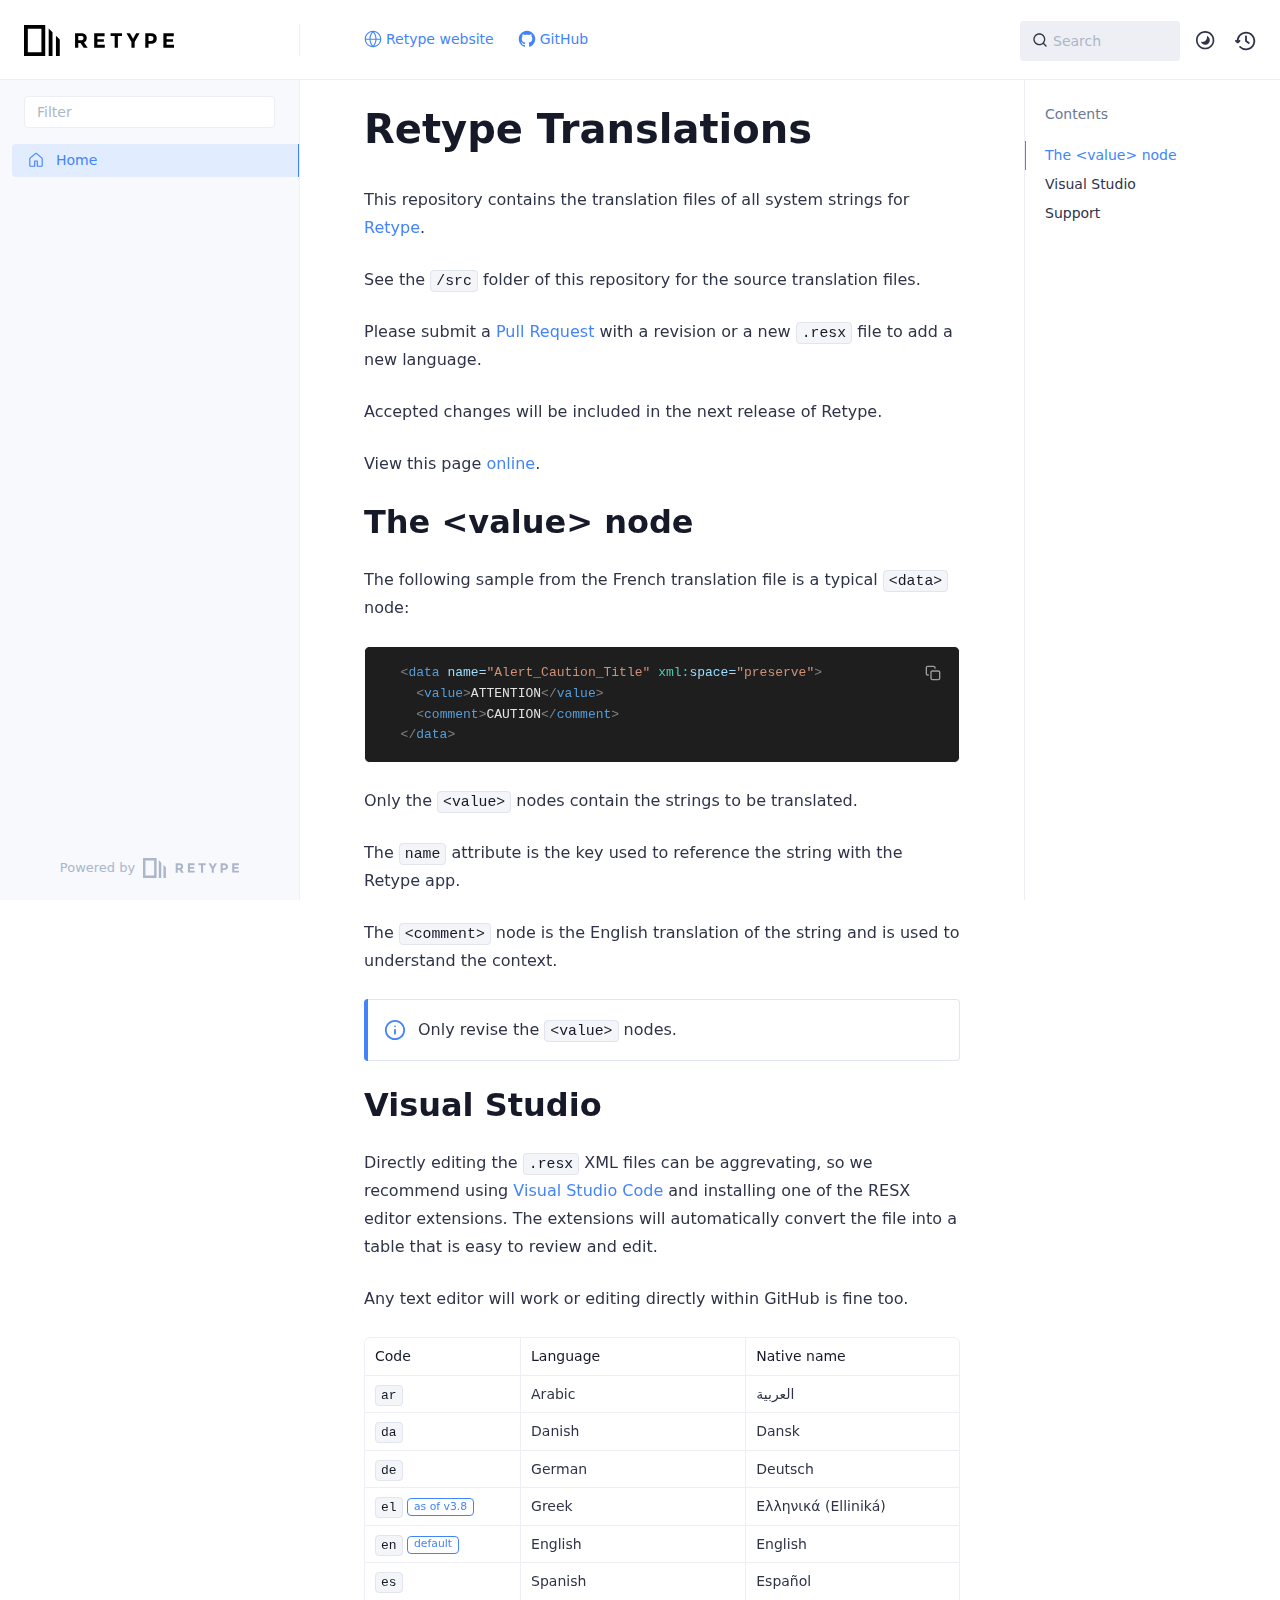
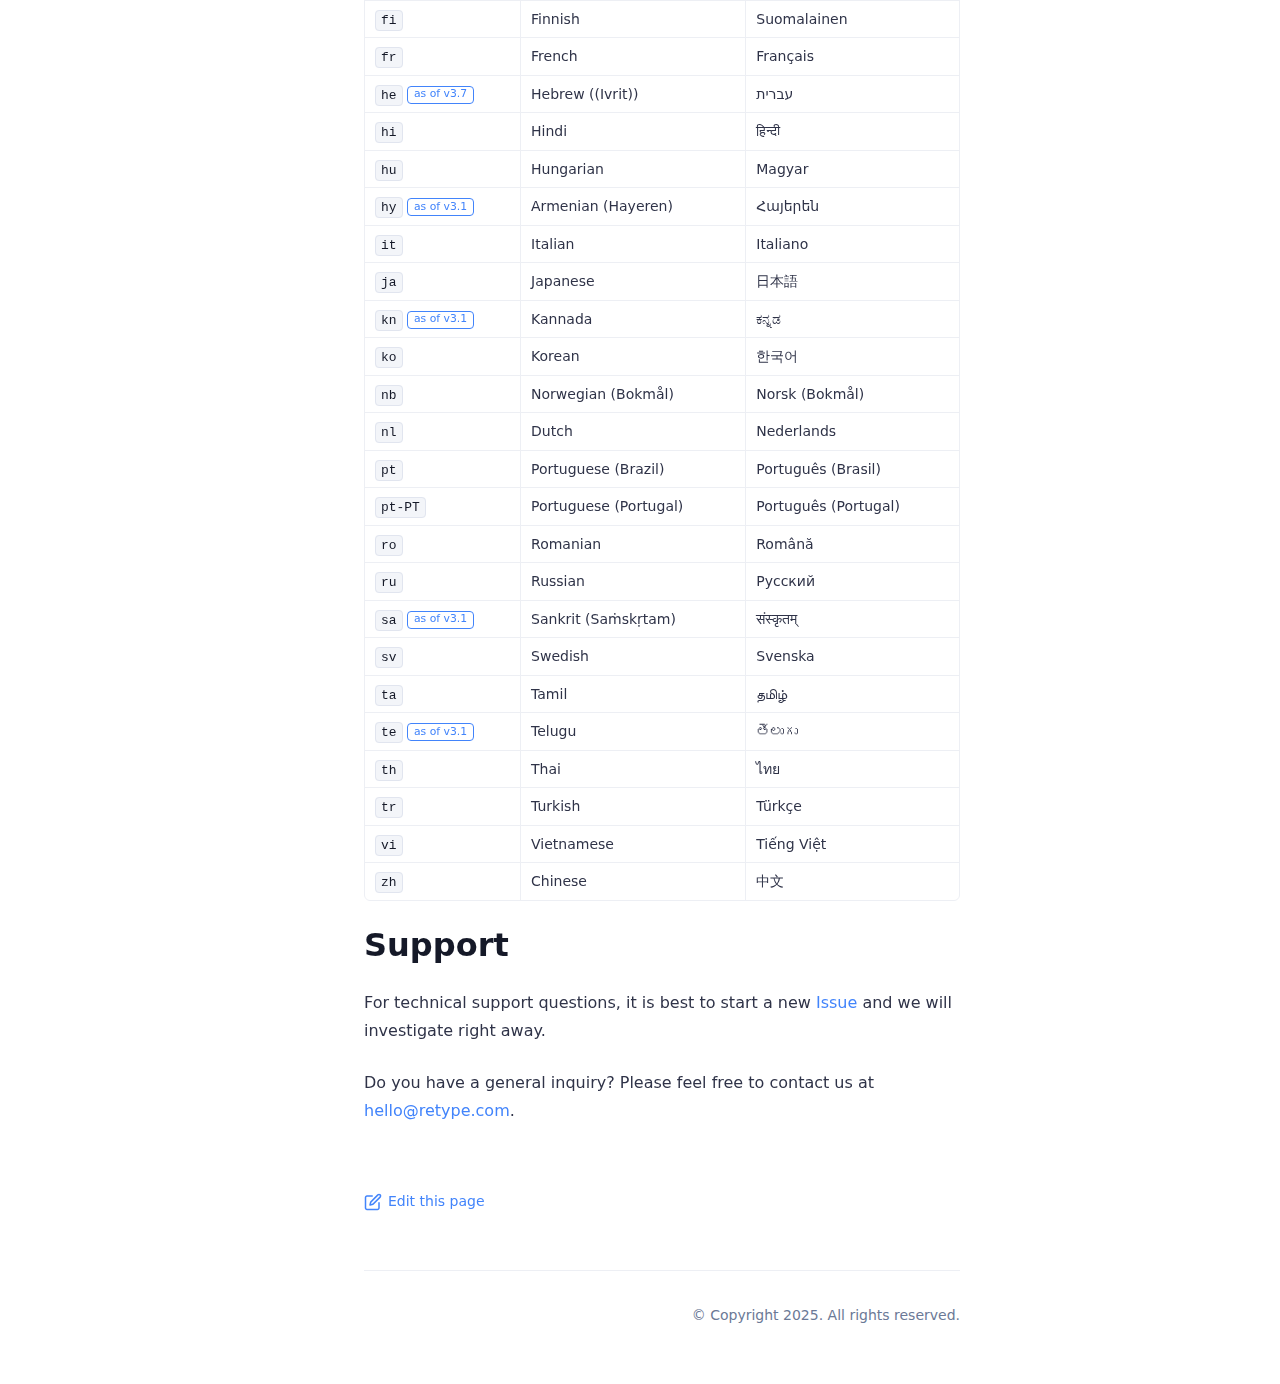
==== commit 89c431cf: "Refreshes Retype-generated documentation." ====
--- a/index.html
+++ b/index.html
@@ -3,7 +3,7 @@
 <head>
     <meta charset="UTF-8">
     <meta name="viewport" content="width=device-width,initial-scale=1">
-    <meta name="turbo-cache-control" content="no-cache" data-turbo-track="reload" data-track-token="3.7.0.798016086546">
+    <meta name="turbo-cache-control" content="no-cache" data-turbo-track="reload" data-track-token="3.7.0.798016428473">
 
     <!-- See retype.com -->
     <meta name="generator" content="Retype 3.7.0">
@@ -30,12 +30,12 @@
 
     <script data-cfasync="false">(function () { var el = document.documentElement, m = localStorage.getItem("doc_theme"), wm = window.matchMedia; if (m === "dark" || (!m && wm && wm("(prefers-color-scheme: dark)").matches)) { el.classList.add("dark") } else { el.classList.remove("dark") } })();</script>
 
-    <link href="resources/css/retype.css?v=3.7.0.798016086546" rel="stylesheet">
-
-    <script data-cfasync="false" src="resources/js/config.js?v=3.7.0.798016086546" data-turbo-eval="false" defer></script>
+    <link href="resources/css/retype.css?v=3.7.0.798016428473" rel="stylesheet">
+
+    <script data-cfasync="false" src="resources/js/config.js?v=3.7.0.798016428473" data-turbo-eval="false" defer></script>
     <script data-cfasync="false" src="resources/js/retype.js?v=3.7.0" data-turbo-eval="false" defer></script>
-    <script id="lunr-js" data-cfasync="false" src="resources/js/lunr.js?v=3.7.0.798016086546" data-turbo-eval="false" defer></script>
-    <script id="prism-js" data-cfasync="false" src="resources/js/prism.js?v=3.7.0.798016086546" defer></script>
+    <script id="lunr-js" data-cfasync="false" src="resources/js/lunr.js?v=3.7.0.798016428473" data-turbo-eval="false" defer></script>
+    <script id="prism-js" data-cfasync="false" src="resources/js/prism.js?v=3.7.0.798016428473" defer></script>
 </head>
 <body>
     <div id="docs-app" class="relative text-base antialiased text-gray-700 bg-white font-body dark:bg-dark-850 dark:text-dark-300">
@@ -364,13 +364,13 @@
 </tr>
 <tr>
 <td><code v-pre>pt</code></td>
-<td>Portuguese</td>
-<td>Português</td>
-</tr>
-<tr>
-<td><code v-pre>pt-BR</code></td>
-<td>Brazilian Portuguese</td>
-<td>Portuguese do Brasil</td>
+<td>Portuguese (Brazil)</td>
+<td>Português (Brasil)</td>
+</tr>
+<tr>
+<td><code v-pre>pt-PT</code></td>
+<td>Portuguese (Portugal)</td>
+<td>Português (Portugal)</td>
 </tr>
 <tr>
 <td><code v-pre>ro</code></td>
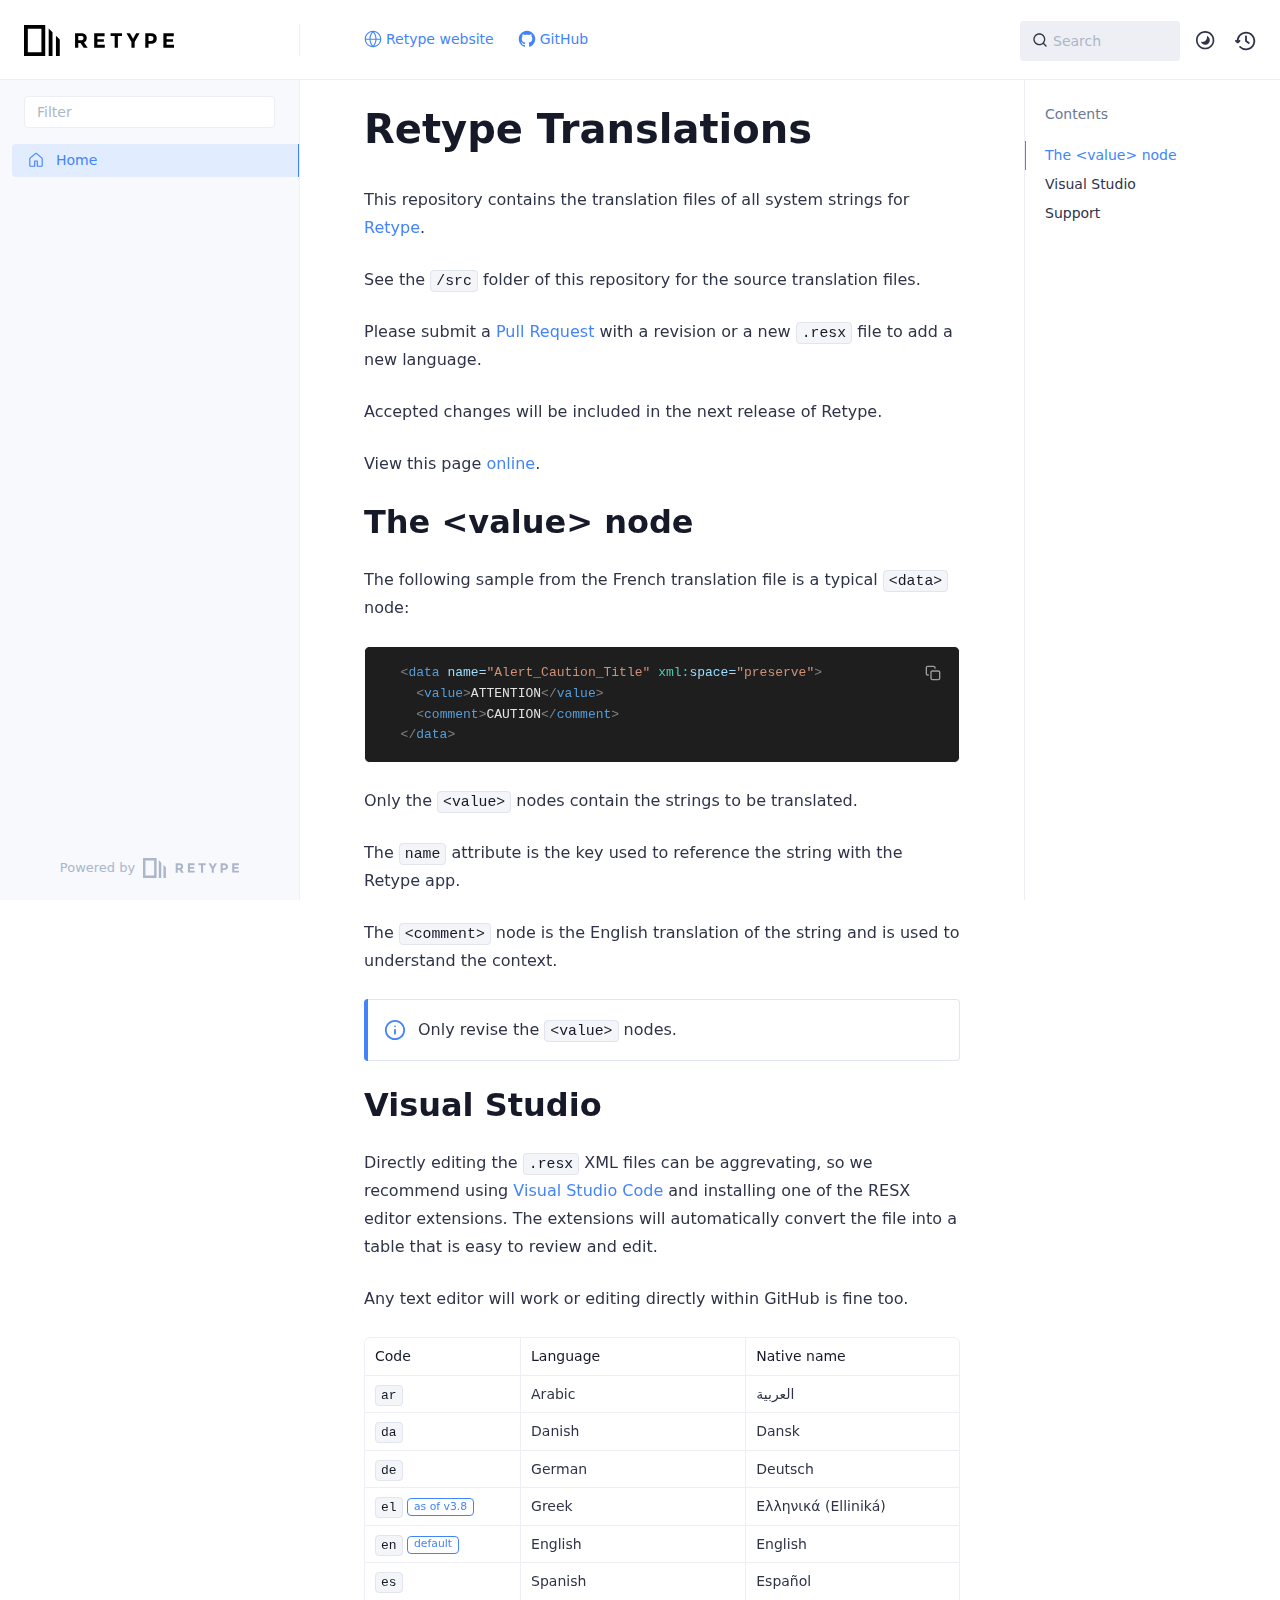
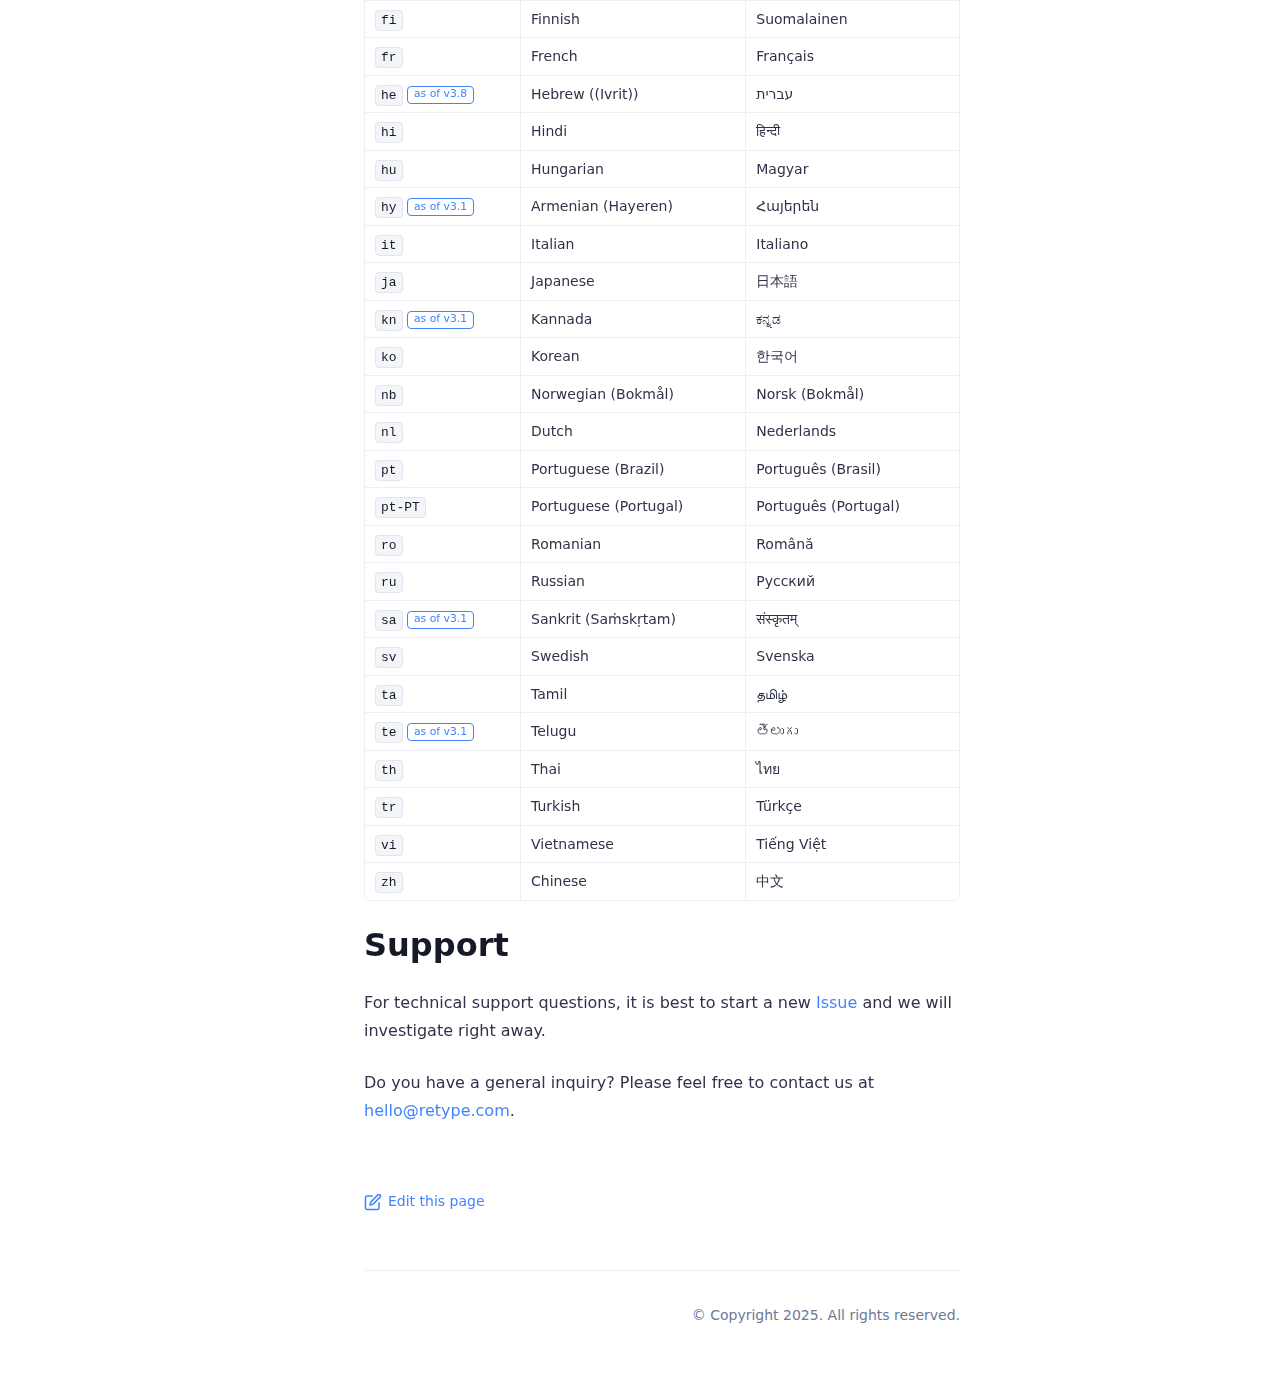
==== commit b8a076b9: "Refreshes Retype-generated documentation." ====
--- a/index.html
+++ b/index.html
@@ -3,7 +3,7 @@
 <head>
     <meta charset="UTF-8">
     <meta name="viewport" content="width=device-width,initial-scale=1">
-    <meta name="turbo-cache-control" content="no-cache" data-turbo-track="reload" data-track-token="3.7.0.798016428473">
+    <meta name="turbo-cache-control" content="no-cache" data-turbo-track="reload" data-track-token="3.7.0.798227872937">
 
     <!-- See retype.com -->
     <meta name="generator" content="Retype 3.7.0">
@@ -30,12 +30,12 @@
 
     <script data-cfasync="false">(function () { var el = document.documentElement, m = localStorage.getItem("doc_theme"), wm = window.matchMedia; if (m === "dark" || (!m && wm && wm("(prefers-color-scheme: dark)").matches)) { el.classList.add("dark") } else { el.classList.remove("dark") } })();</script>
 
-    <link href="resources/css/retype.css?v=3.7.0.798016428473" rel="stylesheet">
-
-    <script data-cfasync="false" src="resources/js/config.js?v=3.7.0.798016428473" data-turbo-eval="false" defer></script>
+    <link href="resources/css/retype.css?v=3.7.0.798227872937" rel="stylesheet">
+
+    <script data-cfasync="false" src="resources/js/config.js?v=3.7.0.798227872937" data-turbo-eval="false" defer></script>
     <script data-cfasync="false" src="resources/js/retype.js?v=3.7.0" data-turbo-eval="false" defer></script>
-    <script id="lunr-js" data-cfasync="false" src="resources/js/lunr.js?v=3.7.0.798016428473" data-turbo-eval="false" defer></script>
-    <script id="prism-js" data-cfasync="false" src="resources/js/prism.js?v=3.7.0.798016428473" defer></script>
+    <script id="lunr-js" data-cfasync="false" src="resources/js/lunr.js?v=3.7.0.798227872937" data-turbo-eval="false" defer></script>
+    <script id="prism-js" data-cfasync="false" src="resources/js/prism.js?v=3.7.0.798227872937" defer></script>
 </head>
 <body>
     <div id="docs-app" class="relative text-base antialiased text-gray-700 bg-white font-body dark:bg-dark-850 dark:text-dark-300">
@@ -308,7 +308,7 @@
 </tr>
 <tr>
 <td><code v-pre>he</code> <span class="no-link inline-flex align-middle items-center justify-center font-medium leading-none whitespace-nowrap text-blue-500 dark:text-blue-400 border border-blue-500 dark:border-blue-400 h-4.5 px-1.5 text-3xs rounded">
-    <span>as of v3.7</span>
+    <span>as of v3.8</span>
 </span></td>
 <td>Hebrew ((Ivrit))</td>
 <td>עברית</td>
